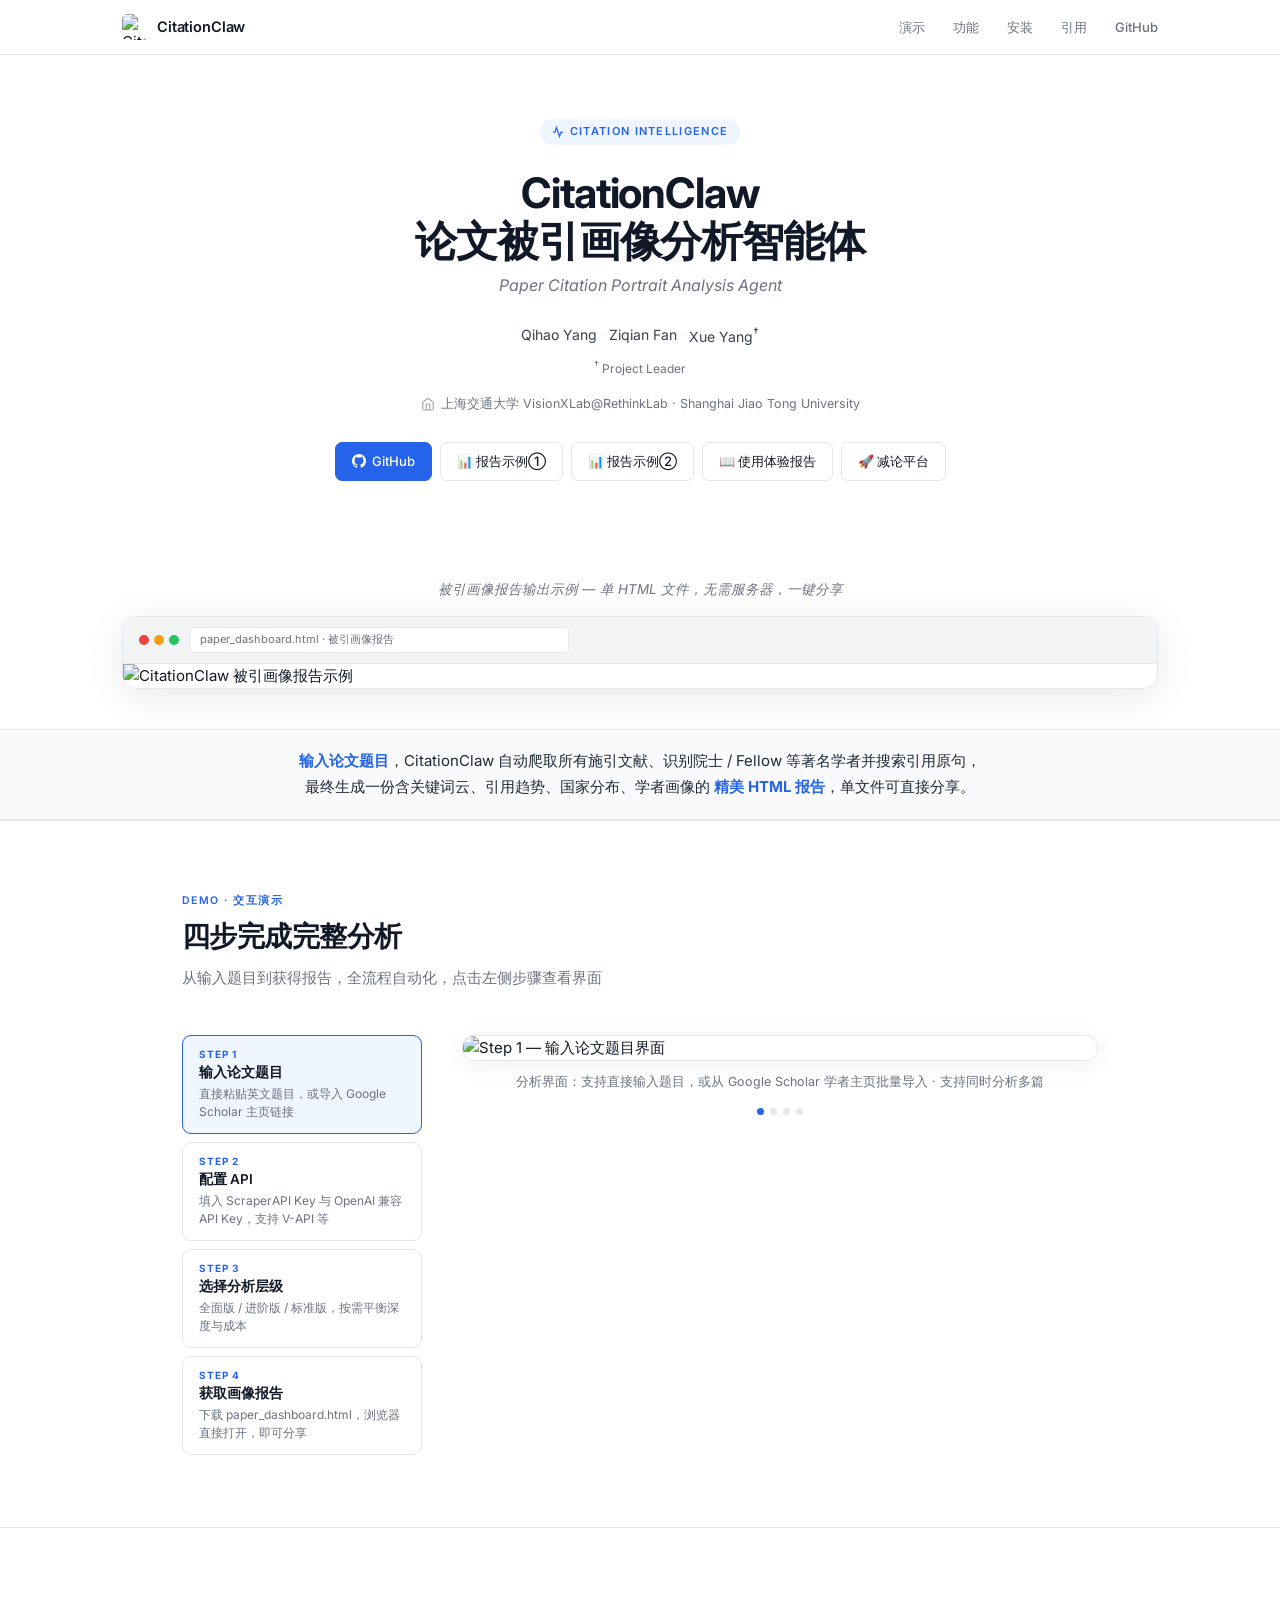
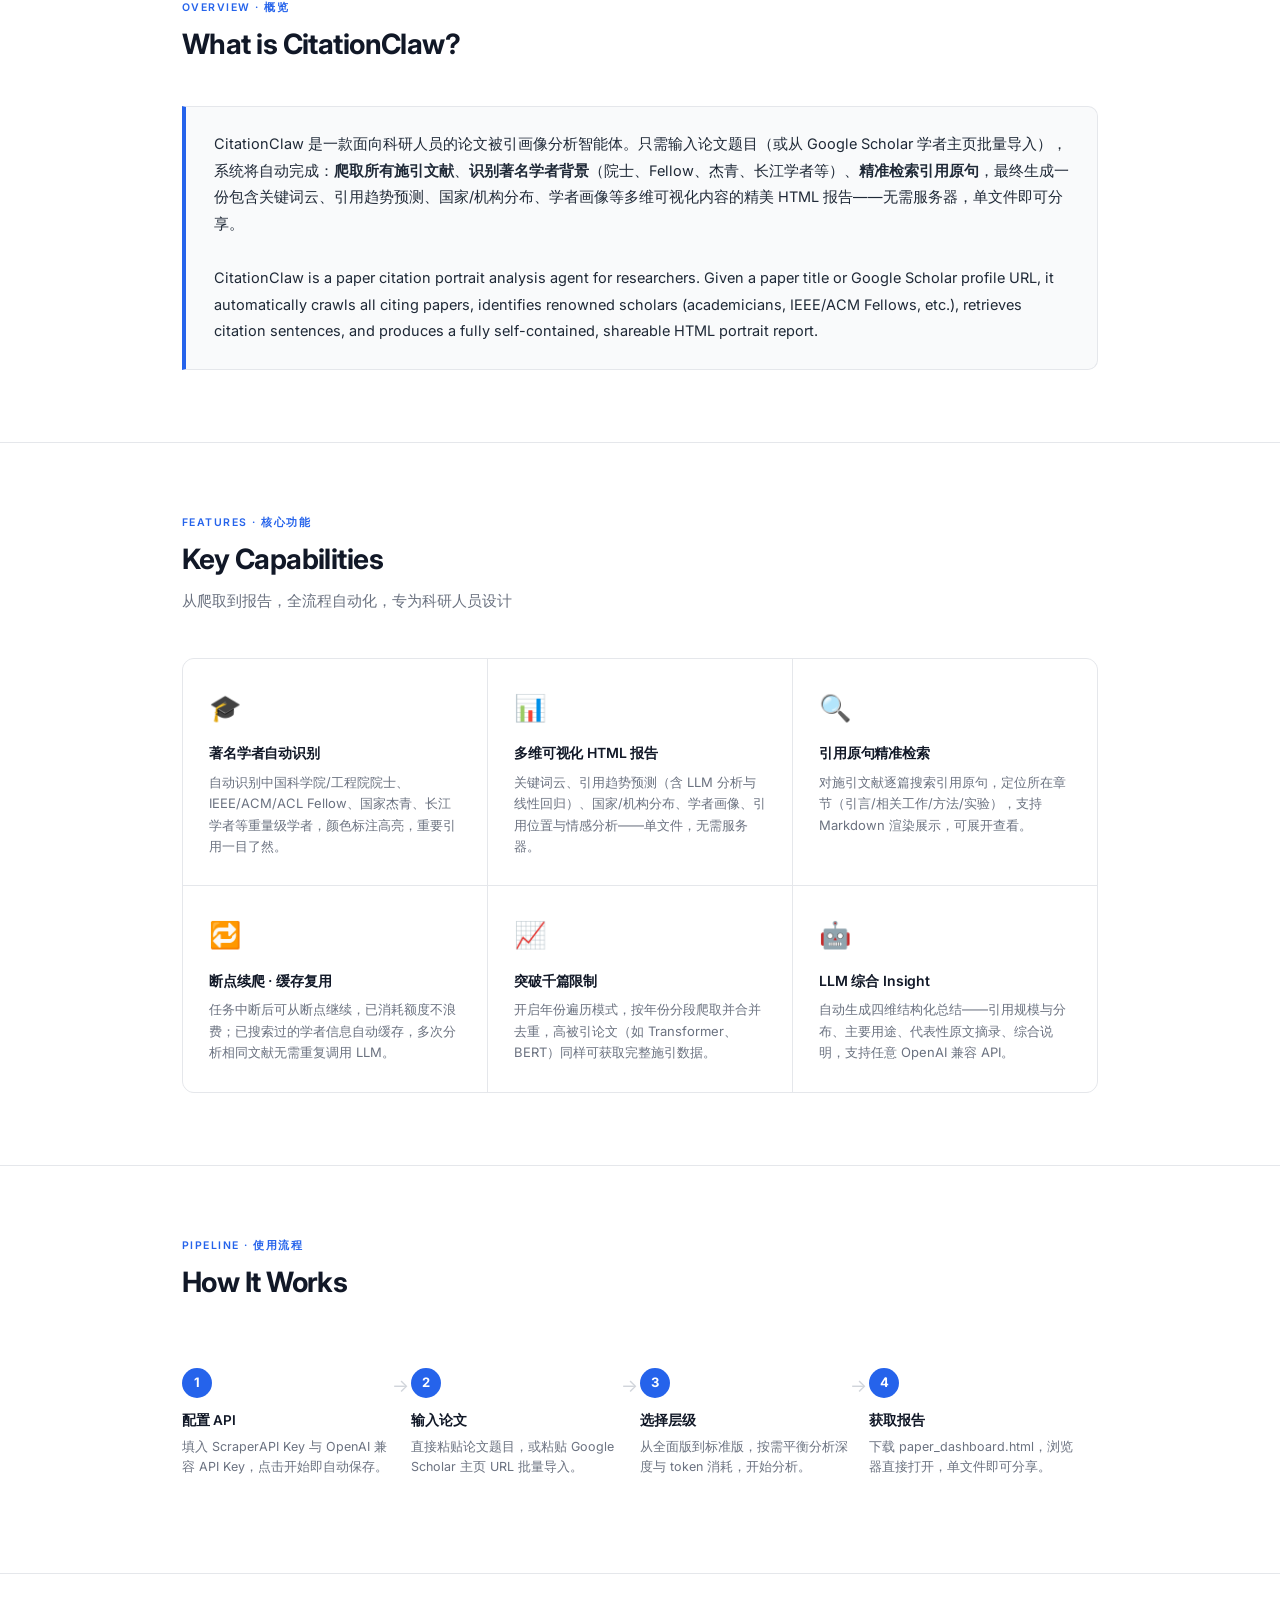
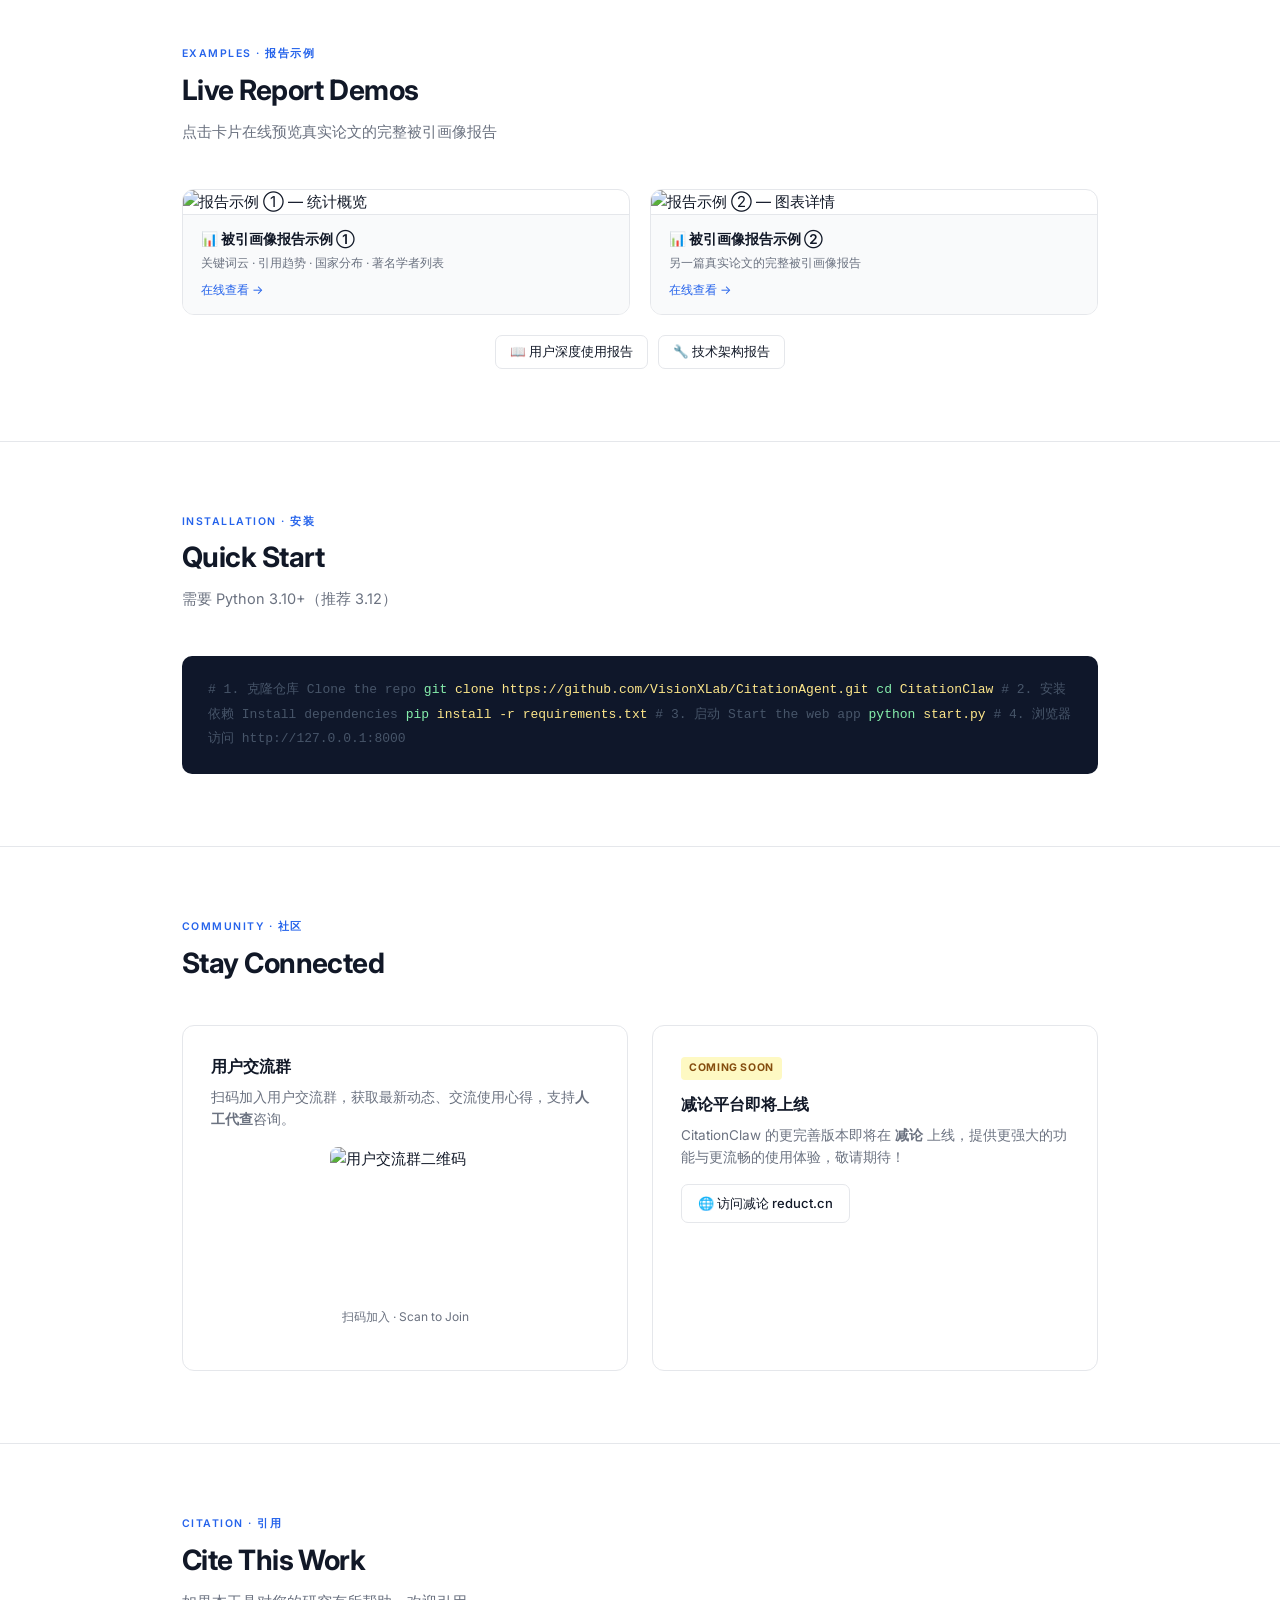
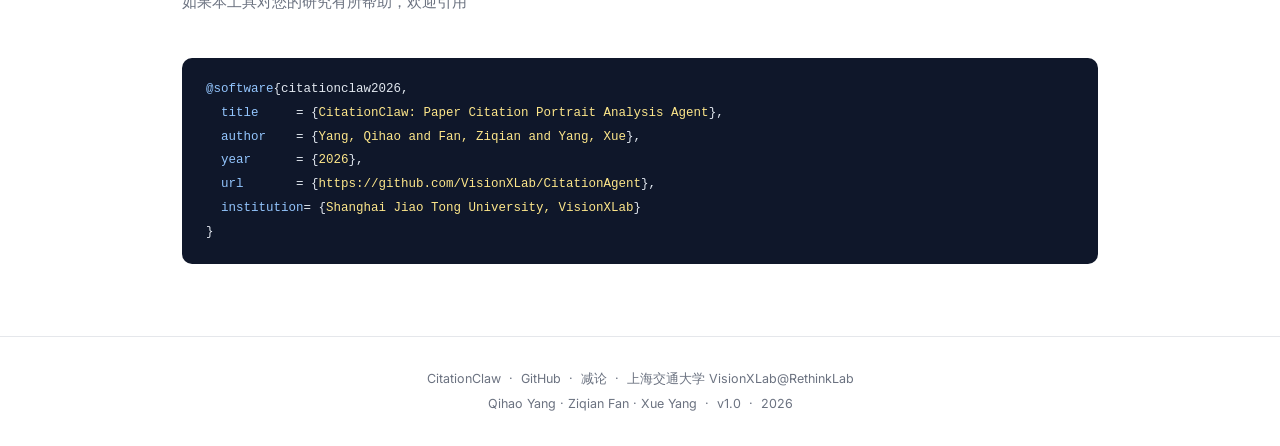
==== docs/index.html @ 6eb7efaf "revert GitHub URLs back to CitationAgent repo while keeping CitationClaw display name" ====
<!DOCTYPE html>
<html lang="zh-CN">
<head>
  <meta charset="UTF-8">
  <meta name="viewport" content="width=device-width, initial-scale=1.0">
  <title>CitationClaw — 论文被引画像分析智能体</title>
  <meta name="description" content="输入论文题目，一键获得完整的被引画像分析报告。自动爬取施引文献、识别著名学者、生成可视化 HTML 报告。">
  <link rel="icon" href="assets/icon.png">
  <link rel="preconnect" href="https://fonts.googleapis.com">
  <link rel="preconnect" href="https://fonts.gstatic.com" crossorigin>
  <link href="https://fonts.googleapis.com/css2?family=Inter:ital,wght@0,300;0,400;0,500;0,600;0,700;1,400&display=swap" rel="stylesheet">
  <style>
    *, *::before, *::after { box-sizing: border-box; margin: 0; padding: 0; }

    :root {
      --accent: #2563eb;
      --accent-dark: #1d4ed8;
      --text: #111827;
      --muted: #6b7280;
      --border: #e5e7eb;
      --bg: #ffffff;
      --bg-alt: #f9fafb;
      --max: 980px;
      --max-wide: 1100px;
    }

    html { scroll-behavior: smooth; }
    body {
      font-family: 'Inter', -apple-system, BlinkMacSystemFont, sans-serif;
      color: var(--text);
      background: var(--bg);
      line-height: 1.6;
      font-size: 15px;
    }

    /* ── Nav ── */
    nav {
      position: sticky; top: 0; z-index: 100;
      background: rgba(255,255,255,0.94);
      backdrop-filter: blur(14px);
      border-bottom: 1px solid var(--border);
    }
    .nav-inner {
      max-width: var(--max-wide);
      margin: 0 auto;
      padding: 0 32px;
      height: 54px;
      display: flex;
      align-items: center;
      justify-content: space-between;
    }
    .nav-brand {
      display: flex; align-items: center; gap: 9px;
      text-decoration: none; color: var(--text);
    }
    .nav-brand img { width: 26px; height: 26px; border-radius: 5px; }
    .nav-brand-name { font-weight: 600; font-size: 14.5px; letter-spacing: -.01em; }
    .nav-links { display: flex; gap: 28px; }
    .nav-links a {
      text-decoration: none; color: var(--muted);
      font-size: 13px; font-weight: 500;
      transition: color .15s;
    }
    .nav-links a:hover { color: var(--text); }
    @media (max-width: 640px) { .nav-links { display: none; } }

    /* ── Container ── */
    .container { max-width: var(--max); margin: 0 auto; padding: 0 32px; }

    /* ─────────────────────────────────────────
       HERO — academic paper style
    ───────────────────────────────────────── */
    .hero {
      padding: 64px 32px 48px;
      text-align: center;
      max-width: var(--max);
      margin: 0 auto;
    }
    .hero-tag {
      display: inline-flex; align-items: center; gap: 6px;
      font-size: 11px; font-weight: 600;
      letter-spacing: .12em; text-transform: uppercase;
      color: var(--accent);
      background: #eff6ff;
      padding: 4px 12px; border-radius: 20px;
      margin-bottom: 24px;
    }
    .hero h1 {
      font-size: clamp(26px, 4.5vw, 42px);
      font-weight: 700;
      line-height: 1.15;
      letter-spacing: -.025em;
      margin-bottom: 8px;
      color: var(--text);
    }
    .hero-subtitle {
      font-size: 16px;
      color: var(--muted);
      font-weight: 400;
      font-style: italic;
      margin-bottom: 24px;
    }
    /* authors */
    .hero-authors {
      font-size: 14px;
      color: #374151;
      margin-bottom: 8px;
      display: flex; gap: 4px; flex-wrap: wrap; justify-content: center; align-items: center;
    }
    .hero-authors a { color: var(--accent); text-decoration: none; }
    .hero-authors a:hover { text-decoration: underline; }
    .hero-authors .sep { color: var(--border); }
    .hero-affil {
      font-size: 12.5px; color: var(--muted);
      display: flex; align-items: center; justify-content: center; gap: 6px;
      margin-bottom: 28px;
    }
    .hero-affil svg { width: 14px; height: 14px; opacity: .6; }
    /* link buttons */
    .hero-buttons {
      display: flex; gap: 8px; justify-content: center; flex-wrap: wrap;
      margin-bottom: 10px;
    }
    .btn {
      display: inline-flex; align-items: center; gap: 6px;
      padding: 8px 16px;
      border-radius: 7px;
      font-size: 13px; font-weight: 500;
      text-decoration: none;
      transition: all .15s;
      border: 1.5px solid transparent;
      white-space: nowrap;
    }
    .btn-primary { background: var(--accent); color: #fff; border-color: var(--accent); }
    .btn-primary:hover { background: var(--accent-dark); border-color: var(--accent-dark); }
    .btn-outline { background: transparent; color: var(--text); border-color: var(--border); }
    .btn-outline:hover { border-color: #9ca3af; background: var(--bg-alt); }
    .btn svg { width: 14px; height: 14px; flex-shrink: 0; }
    .btn-sm { padding: 6px 14px; font-size: 12.5px; }

    /* ─────────────────────────────────────────
       TEASER — full-width with caption
    ───────────────────────────────────────── */
    .teaser-section {
      max-width: var(--max-wide);
      margin: 0 auto 0;
      padding: 40px 32px 0;
    }
    .teaser-caption {
      font-size: 13.5px;
      color: var(--muted);
      text-align: center;
      margin-bottom: 16px;
      font-style: italic;
    }
    .teaser-caption strong { color: var(--text); font-style: normal; }
    .teaser-frame {
      border: 1px solid var(--border);
      border-radius: 14px;
      overflow: hidden;
      box-shadow: 0 8px 40px rgba(0,0,0,0.09);
    }
    .teaser-topbar {
      background: #f3f4f6;
      padding: 10px 16px;
      display: flex; align-items: center; gap: 10px;
      border-bottom: 1px solid var(--border);
    }
    .tdots { display: flex; gap: 5px; }
    .tdot { width: 10px; height: 10px; border-radius: 50%; }
    .tdot:nth-child(1){background:#ef4444}
    .tdot:nth-child(2){background:#f59e0b}
    .tdot:nth-child(3){background:#22c55e}
    .turl {
      flex: 1; background: #fff;
      border: 1px solid var(--border); border-radius: 5px;
      padding: 3px 10px; font-size: 11px; color: var(--muted);
      max-width: 380px;
    }
    .teaser-frame img { width: 100%; display: block; }

    /* ─────────────────────────────────────────
       TL;DR strip
    ───────────────────────────────────────── */
    .tldr-strip {
      background: var(--bg-alt);
      border-top: 1px solid var(--border);
      border-bottom: 1px solid var(--border);
      padding: 18px 32px;
      text-align: center;
      margin-top: 40px;
    }
    .tldr-strip p {
      max-width: var(--max);
      margin: 0 auto;
      font-size: 15px;
      line-height: 1.75;
      color: #1f2937;
    }
    .tldr-strip strong { color: var(--accent); }

    /* ─────────────────────────────────────────
       Section shared styles
    ───────────────────────────────────────── */
    section { padding: 72px 0; }
    .section-label {
      font-size: 10.5px; font-weight: 600;
      letter-spacing: .14em; text-transform: uppercase;
      color: var(--accent); margin-bottom: 10px;
    }
    .section-title {
      font-size: clamp(20px, 3vw, 28px);
      font-weight: 700; letter-spacing: -.02em;
      line-height: 1.25; margin-bottom: 12px;
    }
    .section-desc {
      color: var(--muted); font-size: 14.5px;
      max-width: 560px; line-height: 1.7;
    }
    .section-header { margin-bottom: 44px; }
    .divider { border: none; border-top: 1px solid var(--border); }

    /* ─────────────────────────────────────────
       DEMO SLIDESHOW
    ───────────────────────────────────────── */
    .slideshow-section {
      padding: 72px 0;
      border-top: 1px solid var(--border);
    }
    .slideshow-layout {
      display: grid;
      grid-template-columns: 240px 1fr;
      gap: 40px;
      align-items: start;
    }
    @media (max-width: 720px) {
      .slideshow-layout { grid-template-columns: 1fr; }
      .slide-nav { display: flex; flex-direction: row; gap: 8px; flex-wrap: wrap; }
    }
    .slide-nav { display: flex; flex-direction: column; gap: 8px; }
    .slide-nav-btn {
      padding: 12px 16px;
      border-radius: 9px;
      border: 1.5px solid var(--border);
      background: transparent;
      cursor: pointer;
      text-align: left;
      transition: all .2s;
      font-family: inherit;
    }
    .slide-nav-btn:hover { border-color: #93c5fd; background: #eff6ff; }
    .slide-nav-btn.active {
      border-color: var(--accent);
      background: #eff6ff;
    }
    .snb-step {
      font-size: 10px; font-weight: 700; letter-spacing: .1em;
      text-transform: uppercase; color: var(--accent);
      margin-bottom: 4px;
    }
    .snb-title { font-size: 13.5px; font-weight: 600; color: var(--text); margin-bottom: 3px; }
    .snb-desc { font-size: 12px; color: var(--muted); line-height: 1.5; }
    .slide-panel { position: relative; }
    .slide { display: none; }
    .slide.active { display: block; animation: fadeIn .35s ease; }
    @keyframes fadeIn { from{opacity:0;transform:translateY(6px)} to{opacity:1;transform:none} }
    .slide-img-wrap {
      border: 1px solid var(--border);
      border-radius: 12px;
      overflow: hidden;
      box-shadow: 0 4px 24px rgba(0,0,0,0.07);
    }
    .slide-img-wrap img { width: 100%; display: block; }
    .slide-caption {
      margin-top: 12px;
      font-size: 12.5px; color: var(--muted);
      text-align: center;
      line-height: 1.5;
    }
    .slide-dots {
      display: flex; gap: 6px;
      justify-content: center;
      margin-top: 16px;
    }
    .slide-dot {
      width: 7px; height: 7px; border-radius: 50%;
      background: var(--border); cursor: pointer;
      transition: background .2s;
    }
    .slide-dot.active { background: var(--accent); }

    /* ─────────────────────────────────────────
       ABSTRACT
    ───────────────────────────────────────── */
    .abstract-box {
      border: 1px solid var(--border);
      border-left: 4px solid var(--accent);
      border-radius: 0 10px 10px 0;
      padding: 24px 28px;
      font-size: 14.5px;
      line-height: 1.85;
      color: #1f2937;
      background: var(--bg-alt);
    }

    /* ─────────────────────────────────────────
       FEATURES
    ───────────────────────────────────────── */
    .features-grid {
      display: grid;
      grid-template-columns: repeat(3, 1fr);
      gap: 1px;
      background: var(--border);
      border: 1px solid var(--border);
      border-radius: 12px;
      overflow: hidden;
    }
    @media (max-width: 720px) { .features-grid { grid-template-columns: 1fr; } }
    @media (min-width: 721px) and (max-width: 900px) { .features-grid { grid-template-columns: repeat(2, 1fr); } }
    .feature-card {
      background: var(--bg);
      padding: 28px 26px;
      transition: background .15s;
    }
    .feature-card:hover { background: #fafbff; }
    .feature-icon {
      font-size: 26px;
      margin-bottom: 14px;
      display: block;
    }
    .feature-title {
      font-size: 14px; font-weight: 600;
      margin-bottom: 7px; letter-spacing: -.01em;
    }
    .feature-desc { font-size: 13px; color: var(--muted); line-height: 1.65; }

    /* ─────────────────────────────────────────
       PIPELINE
    ───────────────────────────────────────── */
    .pipeline-row {
      display: grid;
      grid-template-columns: repeat(4, 1fr);
      gap: 0;
      position: relative;
    }
    @media (max-width: 640px) { .pipeline-row { grid-template-columns: 1fr 1fr; } }
    .pipeline-step {
      padding: 24px 20px 24px 0;
      position: relative;
    }
    .pipeline-step:not(:last-child)::after {
      content: '→';
      position: absolute; right: 2px; top: 28px;
      color: #d1d5db; font-size: 18px;
      pointer-events: none;
    }
    @media (max-width: 640px) {
      .pipeline-step:nth-child(2)::after { display: none; }
      .pipeline-step:last-child::after { display: none; }
    }
    .step-num {
      display: inline-flex; align-items: center; justify-content: center;
      width: 30px; height: 30px;
      background: var(--accent); color: #fff;
      border-radius: 50%; font-size: 13px; font-weight: 700;
      margin-bottom: 12px;
    }
    .step-title { font-size: 13.5px; font-weight: 600; margin-bottom: 6px; }
    .step-desc { font-size: 12.5px; color: var(--muted); line-height: 1.6; }

    /* ─────────────────────────────────────────
       REPORT EXAMPLES
    ───────────────────────────────────────── */
    .example-cards {
      display: grid;
      grid-template-columns: 1fr 1fr;
      gap: 20px;
    }
    @media (max-width: 600px) { .example-cards { grid-template-columns: 1fr; } }
    .example-card {
      border: 1.5px solid var(--border);
      border-radius: 12px;
      overflow: hidden;
      text-decoration: none;
      color: inherit;
      transition: box-shadow .2s, border-color .2s;
      display: block;
    }
    .example-card:hover { box-shadow: 0 6px 24px rgba(0,0,0,0.09); border-color: #93c5fd; }
    .example-card img { width: 100%; display: block; }
    .example-card-body {
      padding: 14px 18px;
      border-top: 1px solid var(--border);
      background: var(--bg-alt);
    }
    .example-card-title { font-size: 13.5px; font-weight: 600; margin-bottom: 3px; }
    .example-card-desc { font-size: 12px; color: var(--muted); }
    .example-card-link {
      font-size: 12px; color: var(--accent);
      display: flex; align-items: center; gap: 4px;
      margin-top: 8px;
    }

    /* ─────────────────────────────────────────
       INSTALL
    ───────────────────────────────────────── */
    .code-block {
      background: #0f172a;
      border-radius: 10px;
      padding: 22px 26px;
      overflow-x: auto;
      font-family: 'SFMono-Regular', Consolas, monospace;
      font-size: 13px;
      line-height: 1.9;
    }
    .code-block .cmt { color: #475569; }
    .code-block .cmd { color: #86efac; }
    .code-block .arg { color: #fde68a; }

    /* ─────────────────────────────────────────
       COMMUNITY
    ───────────────────────────────────────── */
    .community-row {
      display: grid;
      grid-template-columns: 1fr 1fr;
      gap: 24px;
    }
    @media (max-width: 600px) { .community-row { grid-template-columns: 1fr; } }
    .comm-card {
      border: 1.5px solid var(--border);
      border-radius: 12px;
      padding: 28px;
    }
    .comm-card h3 { font-size: 16px; font-weight: 600; margin-bottom: 8px; }
    .comm-card p { font-size: 13.5px; color: var(--muted); line-height: 1.6; margin-bottom: 16px; }
    .comm-card img { width: 150px; height: 150px; object-fit: cover; border-radius: 8px; display: block; margin: 0 auto 10px; }
    .badge-soon {
      display: inline-block;
      background: #fef9c3; color: #854d0e;
      font-size: 10.5px; font-weight: 700;
      padding: 3px 8px; border-radius: 4px;
      letter-spacing: .06em; text-transform: uppercase;
      margin-bottom: 12px;
    }

    /* ─────────────────────────────────────────
       CITATION
    ───────────────────────────────────────── */
    .bibtex {
      background: #0f172a;
      border-radius: 10px;
      padding: 20px 24px;
      font-family: 'SFMono-Regular', Consolas, monospace;
      font-size: 12.5px; line-height: 1.9;
      color: #e2e8f0;
      overflow-x: auto;
      white-space: pre;
    }
    .bibtex .bkey { color: #93c5fd; }
    .bibtex .bval { color: #fde68a; }

    /* ─────────────────────────────────────────
       FOOTER
    ───────────────────────────────────────── */
    footer {
      padding: 32px;
      border-top: 1px solid var(--border);
      text-align: center;
      font-size: 12.5px;
      color: var(--muted);
    }
    footer a { color: var(--muted); text-decoration: none; }
    footer a:hover { color: var(--text); }
  </style>
</head>
<body>

<!-- ── Nav ── -->
<nav>
  <div class="nav-inner">
    <a href="#" class="nav-brand">
      <img src="assets/icon.png" alt="CitationClaw">
      <span class="nav-brand-name">CitationClaw</span>
    </a>
    <div class="nav-links">
      <a href="#demo">演示</a>
      <a href="#features">功能</a>
      <a href="#install">安装</a>
      <a href="#citation">引用</a>
      <a href="https://github.com/VisionXLab/CitationAgent" target="_blank">GitHub</a>
    </div>
  </div>
</nav>

<!-- ─────────────────────────────────────────
     HERO
───────────────────────────────────────── -->
<div class="hero">
  <div class="hero-tag">
    <svg width="12" height="12" viewBox="0 0 24 24" fill="none" stroke="currentColor" stroke-width="2.5"><polyline points="22 12 18 12 15 21 9 3 6 12 2 12"/></svg>
    Citation Intelligence
  </div>
  <h1>CitationClaw<br>论文被引画像分析智能体</h1>
  <p class="hero-subtitle">Paper Citation Portrait Analysis Agent</p>

  <div class="hero-authors">
    <span>Qihao Yang</span>
    <span class="sep">·</span>
    <span>Ziqian Fan</span>
    <span class="sep">·</span>
    <span>Xue Yang<sup>†</sup></span>
  </div>
  <div style="font-size:12px;color:var(--muted);margin-bottom:16px"><sup>†</sup> Project Leader</div>
  <div class="hero-affil">
    <svg viewBox="0 0 24 24" fill="none" stroke="currentColor" stroke-width="2"><path d="M3 9l9-7 9 7v11a2 2 0 01-2 2H5a2 2 0 01-2-2z"/><polyline points="9 22 9 12 15 12 15 22"/></svg>
    <span>上海交通大学 VisionXLab@RethinkLab · Shanghai Jiao Tong University</span>
  </div>

  <div class="hero-buttons">
    <a href="https://github.com/VisionXLab/CitationAgent" target="_blank" class="btn btn-primary">
      <svg viewBox="0 0 16 16" fill="currentColor"><path d="M8 0C3.58 0 0 3.58 0 8c0 3.54 2.29 6.53 5.47 7.59.4.07.55-.17.55-.38 0-.19-.01-.82-.01-1.49-2.01.37-2.53-.49-2.69-.94-.09-.23-.48-.94-.82-1.13-.28-.15-.68-.52-.01-.53.63-.01 1.08.58 1.23.82.72 1.21 1.87.87 2.33.66.07-.52.28-.87.51-1.07-1.78-.2-3.64-.89-3.64-3.95 0-.87.31-1.59.82-2.15-.08-.2-.36-1.02.08-2.12 0 0 .67-.21 2.2.82.64-.18 1.32-.27 2-.27.68 0 1.36.09 2 .27 1.53-1.04 2.2-.82 2.2-.82.44 1.1.16 1.92.08 2.12.51.56.82 1.27.82 2.15 0 3.07-1.87 3.75-3.65 3.95.29.25.54.73.54 1.48 0 1.07-.01 1.93-.01 2.2 0 .21.15.46.55.38A8.013 8.013 0 0016 8c0-4.42-3.58-8-8-8z"/></svg>
      GitHub
    </a>
    <a href="https://visionxlab.github.io/CitationAgent/demo1.html" target="_blank" class="btn btn-outline">
      📊 报告示例①
    </a>
    <a href="https://visionxlab.github.io/CitationAgent/demo2.html" target="_blank" class="btn btn-outline">
      📊 报告示例②
    </a>
    <a href="https://visionxlab.github.io/CitationAgent/use-report.html" target="_blank" class="btn btn-outline">
      📖 使用体验报告
    </a>
    <a href="https://www.reduct.cn/" target="_blank" class="btn btn-outline">
      🚀 减论平台
    </a>
  </div>
</div>

<!-- ─────────────────────────────────────────
     TEASER
───────────────────────────────────────── -->
<div class="teaser-section">
  <p class="teaser-caption">被引画像报告输出示例 — 单 HTML 文件，无需服务器，一键分享</p>
  <div class="teaser-frame">
    <div class="teaser-topbar">
      <div class="tdots"><div class="tdot"></div><div class="tdot"></div><div class="tdot"></div></div>
      <div class="turl">paper_dashboard.html · 被引画像报告</div>
    </div>
    <img src="assets/teaser.png" alt="CitationClaw 被引画像报告示例">
  </div>
</div>

<!-- ─────────────────────────────────────────
     TL;DR
───────────────────────────────────────── -->
<div class="tldr-strip">
  <p>
    <strong>输入论文题目</strong>，CitationClaw 自动爬取所有施引文献、识别院士 / Fellow 等著名学者并搜索引用原句，<br>
    最终生成一份含关键词云、引用趋势、国家分布、学者画像的 <strong>精美 HTML 报告</strong>，单文件可直接分享。
  </p>
</div>

<!-- ─────────────────────────────────────────
     DEMO SLIDESHOW
───────────────────────────────────────── -->
<section id="demo" class="slideshow-section">
  <div class="container">
    <div class="section-header">
      <div class="section-label">Demo · 交互演示</div>
      <h2 class="section-title">四步完成完整分析</h2>
      <p class="section-desc">从输入题目到获得报告，全流程自动化，点击左侧步骤查看界面</p>
    </div>

    <div class="slideshow-layout">
      <!-- left nav -->
      <div class="slide-nav" id="slideNav">
        <button class="slide-nav-btn active" data-slide="0" onclick="goSlide(0)">
          <div class="snb-step">Step 1</div>
          <div class="snb-title">输入论文题目</div>
          <div class="snb-desc">直接粘贴英文题目，或导入 Google Scholar 主页链接</div>
        </button>
        <button class="slide-nav-btn" data-slide="1" onclick="goSlide(1)">
          <div class="snb-step">Step 2</div>
          <div class="snb-title">配置 API</div>
          <div class="snb-desc">填入 ScraperAPI Key 与 OpenAI 兼容 API Key，支持 V-API 等</div>
        </button>
        <button class="slide-nav-btn" data-slide="2" onclick="goSlide(2)">
          <div class="snb-step">Step 3</div>
          <div class="snb-title">选择分析层级</div>
          <div class="snb-desc">全面版 / 进阶版 / 标准版，按需平衡深度与成本</div>
        </button>
        <button class="slide-nav-btn" data-slide="3" onclick="goSlide(3)">
          <div class="snb-step">Step 4</div>
          <div class="snb-title">获取画像报告</div>
          <div class="snb-desc">下载 paper_dashboard.html，浏览器直接打开，即可分享</div>
        </button>
      </div>

      <!-- right panel -->
      <div class="slide-panel">
        <div class="slide active" id="slide-0">
          <div class="slide-img-wrap">
            <img src="assets/ui-main.png" alt="Step 1 — 输入论文题目界面">
          </div>
          <p class="slide-caption">分析界面：支持直接输入题目，或从 Google Scholar 学者主页批量导入 · 支持同时分析多篇</p>
        </div>
        <div class="slide" id="slide-1">
          <div class="slide-img-wrap">
            <img src="assets/ui-main.png" alt="Step 2 — API 配置">
          </div>
          <p class="slide-caption">API 配置区：填入 ScraperAPI Key 与 LLM API Key，支持任意 OpenAI 兼容服务，点击开始分析即自动保存</p>
        </div>
        <div class="slide" id="slide-2">
          <div class="slide-img-wrap">
            <img src="assets/ui-main.png" alt="Step 3 — 选择分析层级">
          </div>
          <p class="slide-caption">服务层级选择：从全面版（逐篇引用描述）到标准版（只需统计画像），灵活控制 token 消耗</p>
        </div>
        <div class="slide" id="slide-3">
          <div class="slide-img-wrap">
            <img src="assets/teaser-charts.png" alt="Step 4 — 被引画像报告">
          </div>
          <p class="slide-caption">输出报告：关键词云 · 引用趋势预测 · 国家/机构分布 · 著名学者列表 · 引用原句 · 综合 Insight</p>
        </div>
        <div class="slide-dots" id="slideDots">
          <div class="slide-dot active" onclick="goSlide(0)"></div>
          <div class="slide-dot" onclick="goSlide(1)"></div>
          <div class="slide-dot" onclick="goSlide(2)"></div>
          <div class="slide-dot" onclick="goSlide(3)"></div>
        </div>
      </div>
    </div>
  </div>
</section>

<!-- ─────────────────────────────────────────
     ABSTRACT
───────────────────────────────────────── -->
<section id="abstract" style="border-top:1px solid var(--border)">
  <div class="container">
    <div class="section-header">
      <div class="section-label">Overview · 概览</div>
      <h2 class="section-title">What is CitationClaw?</h2>
    </div>
    <div class="abstract-box">
      CitationClaw 是一款面向科研人员的论文被引画像分析智能体。只需输入论文题目（或从 Google Scholar 学者主页批量导入），系统将自动完成：<strong>爬取所有施引文献</strong>、<strong>识别著名学者背景</strong>（院士、Fellow、杰青、长江学者等）、<strong>精准检索引用原句</strong>，最终生成一份包含关键词云、引用趋势预测、国家/机构分布、学者画像等多维可视化内容的精美 HTML 报告——无需服务器，单文件即可分享。
      <br><br>
      CitationClaw is a paper citation portrait analysis agent for researchers. Given a paper title or Google Scholar profile URL, it automatically crawls all citing papers, identifies renowned scholars (academicians, IEEE/ACM Fellows, etc.), retrieves citation sentences, and produces a fully self-contained, shareable HTML portrait report.
    </div>
  </div>
</section>

<!-- ─────────────────────────────────────────
     FEATURES
───────────────────────────────────────── -->
<section id="features" style="border-top:1px solid var(--border)">
  <div class="container">
    <div class="section-header">
      <div class="section-label">Features · 核心功能</div>
      <h2 class="section-title">Key Capabilities</h2>
      <p class="section-desc">从爬取到报告，全流程自动化，专为科研人员设计</p>
    </div>
    <div class="features-grid">
      <div class="feature-card">
        <span class="feature-icon">🎓</span>
        <div class="feature-title">著名学者自动识别</div>
        <div class="feature-desc">自动识别中国科学院/工程院院士、IEEE/ACM/ACL Fellow、国家杰青、长江学者等重量级学者，颜色标注高亮，重要引用一目了然。</div>
      </div>
      <div class="feature-card">
        <span class="feature-icon">📊</span>
        <div class="feature-title">多维可视化 HTML 报告</div>
        <div class="feature-desc">关键词云、引用趋势预测（含 LLM 分析与线性回归）、国家/机构分布、学者画像、引用位置与情感分析——单文件，无需服务器。</div>
      </div>
      <div class="feature-card">
        <span class="feature-icon">🔍</span>
        <div class="feature-title">引用原句精准检索</div>
        <div class="feature-desc">对施引文献逐篇搜索引用原句，定位所在章节（引言/相关工作/方法/实验），支持 Markdown 渲染展示，可展开查看。</div>
      </div>
      <div class="feature-card">
        <span class="feature-icon">🔁</span>
        <div class="feature-title">断点续爬 · 缓存复用</div>
        <div class="feature-desc">任务中断后可从断点继续，已消耗额度不浪费；已搜索过的学者信息自动缓存，多次分析相同文献无需重复调用 LLM。</div>
      </div>
      <div class="feature-card">
        <span class="feature-icon">📈</span>
        <div class="feature-title">突破千篇限制</div>
        <div class="feature-desc">开启年份遍历模式，按年份分段爬取并合并去重，高被引论文（如 Transformer、BERT）同样可获取完整施引数据。</div>
      </div>
      <div class="feature-card">
        <span class="feature-icon">🤖</span>
        <div class="feature-title">LLM 综合 Insight</div>
        <div class="feature-desc">自动生成四维结构化总结——引用规模与分布、主要用途、代表性原文摘录、综合说明，支持任意 OpenAI 兼容 API。</div>
      </div>
    </div>
  </div>
</section>

<!-- ─────────────────────────────────────────
     PIPELINE
───────────────────────────────────────── -->
<section id="pipeline" style="border-top:1px solid var(--border)">
  <div class="container">
    <div class="section-header">
      <div class="section-label">Pipeline · 使用流程</div>
      <h2 class="section-title">How It Works</h2>
    </div>
    <div class="pipeline-row">
      <div class="pipeline-step">
        <div class="step-num">1</div>
        <div class="step-title">配置 API</div>
        <div class="step-desc">填入 ScraperAPI Key 与 OpenAI 兼容 API Key，点击开始即自动保存。</div>
      </div>
      <div class="pipeline-step">
        <div class="step-num">2</div>
        <div class="step-title">输入论文</div>
        <div class="step-desc">直接粘贴论文题目，或粘贴 Google Scholar 主页 URL 批量导入。</div>
      </div>
      <div class="pipeline-step">
        <div class="step-num">3</div>
        <div class="step-title">选择层级</div>
        <div class="step-desc">从全面版到标准版，按需平衡分析深度与 token 消耗，开始分析。</div>
      </div>
      <div class="pipeline-step">
        <div class="step-num">4</div>
        <div class="step-title">获取报告</div>
        <div class="step-desc">下载 paper_dashboard.html，浏览器直接打开，单文件即可分享。</div>
      </div>
    </div>
  </div>
</section>

<!-- ─────────────────────────────────────────
     REPORT EXAMPLES
───────────────────────────────────────── -->
<section id="examples" style="border-top:1px solid var(--border)">
  <div class="container">
    <div class="section-header">
      <div class="section-label">Examples · 报告示例</div>
      <h2 class="section-title">Live Report Demos</h2>
      <p class="section-desc">点击卡片在线预览真实论文的完整被引画像报告</p>
    </div>
    <div class="example-cards">
      <a href="https://visionxlab.github.io/CitationAgent/demo1.html" target="_blank" class="example-card">
        <img src="assets/teaser.png" alt="报告示例 ① — 统计概览">
        <div class="example-card-body">
          <div class="example-card-title">📊 被引画像报告示例 ①</div>
          <div class="example-card-desc">关键词云 · 引用趋势 · 国家分布 · 著名学者列表</div>
          <div class="example-card-link">在线查看 →</div>
        </div>
      </a>
      <a href="https://visionxlab.github.io/CitationAgent/demo2.html" target="_blank" class="example-card">
        <img src="assets/teaser-charts.png" alt="报告示例 ② — 图表详情">
        <div class="example-card-body">
          <div class="example-card-title">📊 被引画像报告示例 ②</div>
          <div class="example-card-desc">另一篇真实论文的完整被引画像报告</div>
          <div class="example-card-link">在线查看 →</div>
        </div>
      </a>
    </div>
    <div style="display:flex;gap:10px;flex-wrap:wrap;margin-top:20px;justify-content:center">
      <a href="https://visionxlab.github.io/CitationAgent/use-report.html" target="_blank" class="btn btn-outline btn-sm">📖 用户深度使用报告</a>
      <a href="https://visionxlab.github.io/CitationAgent/technical-report.html" target="_blank" class="btn btn-outline btn-sm">🔧 技术架构报告</a>
    </div>
  </div>
</section>

<!-- ─────────────────────────────────────────
     INSTALL
───────────────────────────────────────── -->
<section id="install" style="border-top:1px solid var(--border)">
  <div class="container">
    <div class="section-header">
      <div class="section-label">Installation · 安装</div>
      <h2 class="section-title">Quick Start</h2>
      <p class="section-desc">需要 Python 3.10+（推荐 3.12）</p>
    </div>
    <div class="code-block">
<span class="cmt"># 1. 克隆仓库  Clone the repo</span>
<span class="cmd">git</span> <span class="arg">clone https://github.com/VisionXLab/CitationAgent.git</span>
<span class="cmd">cd</span> <span class="arg">CitationClaw</span>

<span class="cmt"># 2. 安装依赖  Install dependencies</span>
<span class="cmd">pip</span> <span class="arg">install -r requirements.txt</span>

<span class="cmt"># 3. 启动  Start the web app</span>
<span class="cmd">python</span> <span class="arg">start.py</span>

<span class="cmt"># 4. 浏览器访问  http://127.0.0.1:8000</span></div>
  </div>
</section>

<!-- ─────────────────────────────────────────
     COMMUNITY
───────────────────────────────────────── -->
<section id="community" style="border-top:1px solid var(--border)">
  <div class="container">
    <div class="section-header">
      <div class="section-label">Community · 社区</div>
      <h2 class="section-title">Stay Connected</h2>
    </div>
    <div class="community-row">
      <div class="comm-card">
        <h3>用户交流群</h3>
        <p>扫码加入用户交流群，获取最新动态、交流使用心得，支持<strong>人工代查</strong>咨询。</p>
        <img src="assets/group.jpg" alt="用户交流群二维码">
        <p style="font-size:12px;color:var(--muted);text-align:center">扫码加入 · Scan to Join</p>
      </div>
      <div class="comm-card">
        <div class="badge-soon">Coming Soon</div>
        <h3>减论平台即将上线</h3>
        <p>CitationClaw 的更完善版本即将在 <strong>减论</strong> 上线，提供更强大的功能与更流畅的使用体验，敬请期待！</p>
        <a href="https://www.reduct.cn/" target="_blank" class="btn btn-outline" style="display:inline-flex;margin:0">
          🌐 访问减论 reduct.cn
        </a>
      </div>
    </div>
  </div>
</section>

<!-- ─────────────────────────────────────────
     CITATION
───────────────────────────────────────── -->
<section id="citation" style="border-top:1px solid var(--border)">
  <div class="container">
    <div class="section-header">
      <div class="section-label">Citation · 引用</div>
      <h2 class="section-title">Cite This Work</h2>
      <p class="section-desc">如果本工具对您的研究有所帮助，欢迎引用</p>
    </div>
    <div class="bibtex"><span class="bkey">@software</span>{citationclaw2026,
  <span class="bkey">title</span>     = {<span class="bval">CitationClaw: Paper Citation Portrait Analysis Agent</span>},
  <span class="bkey">author</span>    = {<span class="bval">Yang, Qihao and Fan, Ziqian and Yang, Xue</span>},
  <span class="bkey">year</span>      = {<span class="bval">2026</span>},
  <span class="bkey">url</span>       = {<span class="bval">https://github.com/VisionXLab/CitationAgent</span>},
  <span class="bkey">institution</span>= {<span class="bval">Shanghai Jiao Tong University, VisionXLab</span>}
}</div>
  </div>
</section>

<!-- ─────────────────────────────────────────
     FOOTER
───────────────────────────────────────── -->
<footer>
  <p style="margin-bottom:5px">
    CitationClaw &nbsp;·&nbsp;
    <a href="https://github.com/VisionXLab/CitationAgent" target="_blank">GitHub</a> &nbsp;·&nbsp;
    <a href="https://www.reduct.cn/" target="_blank">减论</a> &nbsp;·&nbsp;
    上海交通大学 VisionXLab@RethinkLab
  </p>
  <p>Qihao Yang · Ziqian Fan · Xue Yang &nbsp;·&nbsp; v1.0 &nbsp;·&nbsp; 2026</p>
</footer>

<script>
  let currentSlide = 0;
  const totalSlides = 4;
  let autoTimer = null;

  function goSlide(n) {
    // hide current
    document.getElementById('slide-' + currentSlide).classList.remove('active');
    document.querySelectorAll('.slide-nav-btn')[currentSlide].classList.remove('active');
    document.querySelectorAll('.slide-dot')[currentSlide].classList.remove('active');
    // show new
    currentSlide = n;
    document.getElementById('slide-' + currentSlide).classList.add('active');
    document.querySelectorAll('.slide-nav-btn')[currentSlide].classList.add('active');
    document.querySelectorAll('.slide-dot')[currentSlide].classList.add('active');
    resetAuto();
  }

  function nextSlide() {
    goSlide((currentSlide + 1) % totalSlides);
  }

  function resetAuto() {
    clearInterval(autoTimer);
    autoTimer = setInterval(nextSlide, 4000);
  }

  // auto-advance
  autoTimer = setInterval(nextSlide, 4000);
</script>

</body>
</html>
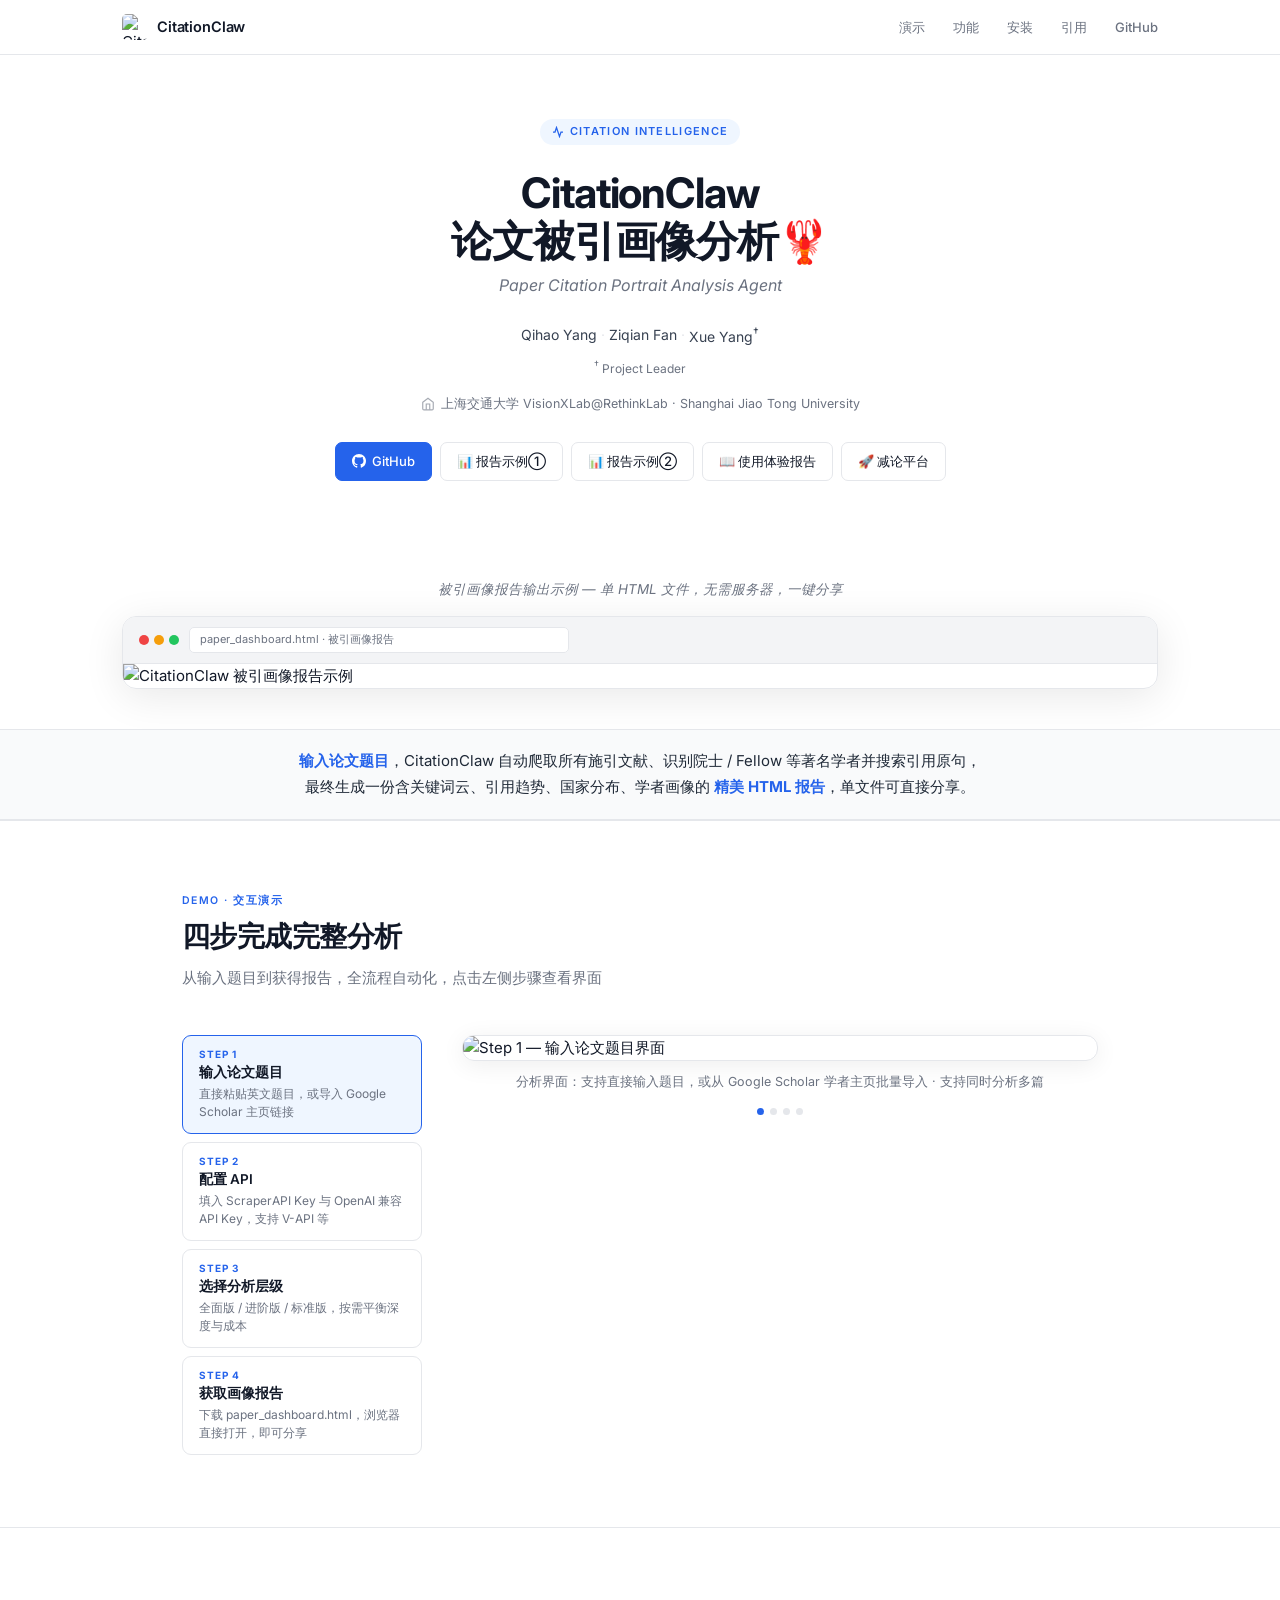
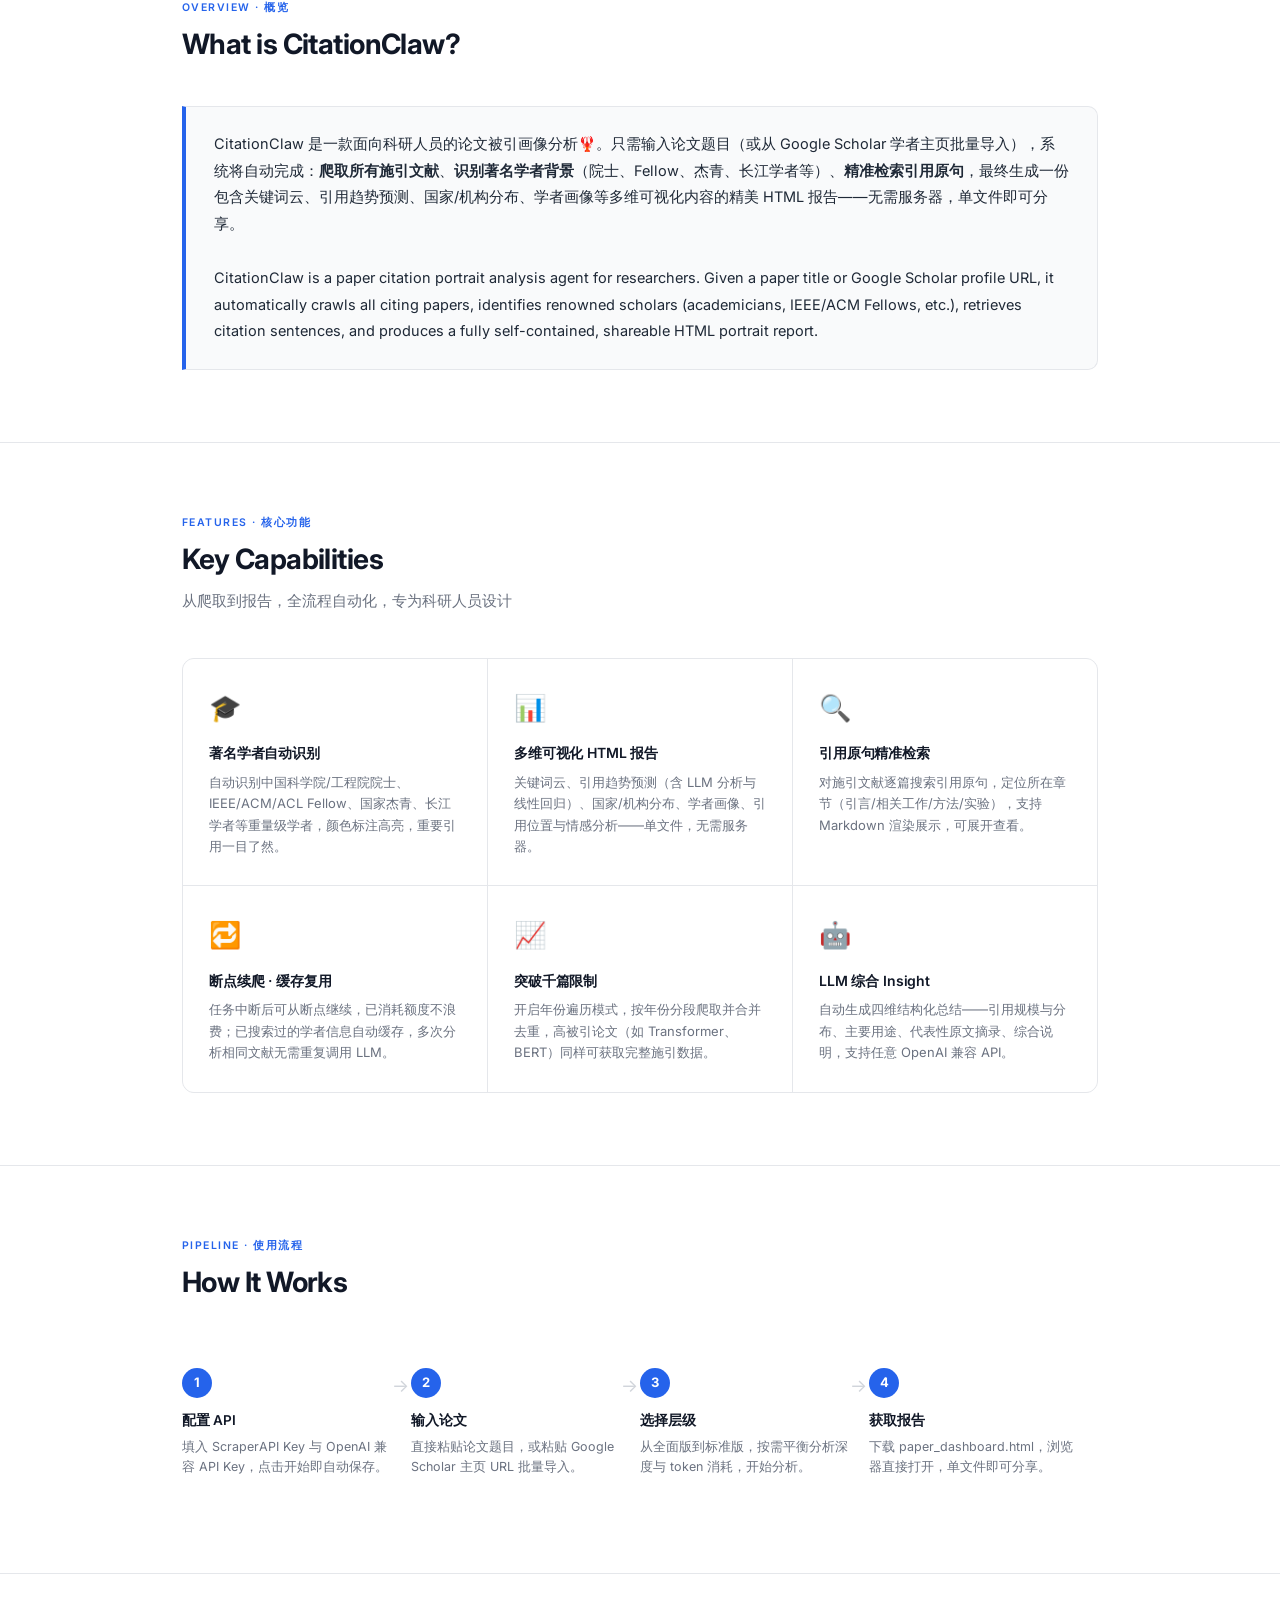
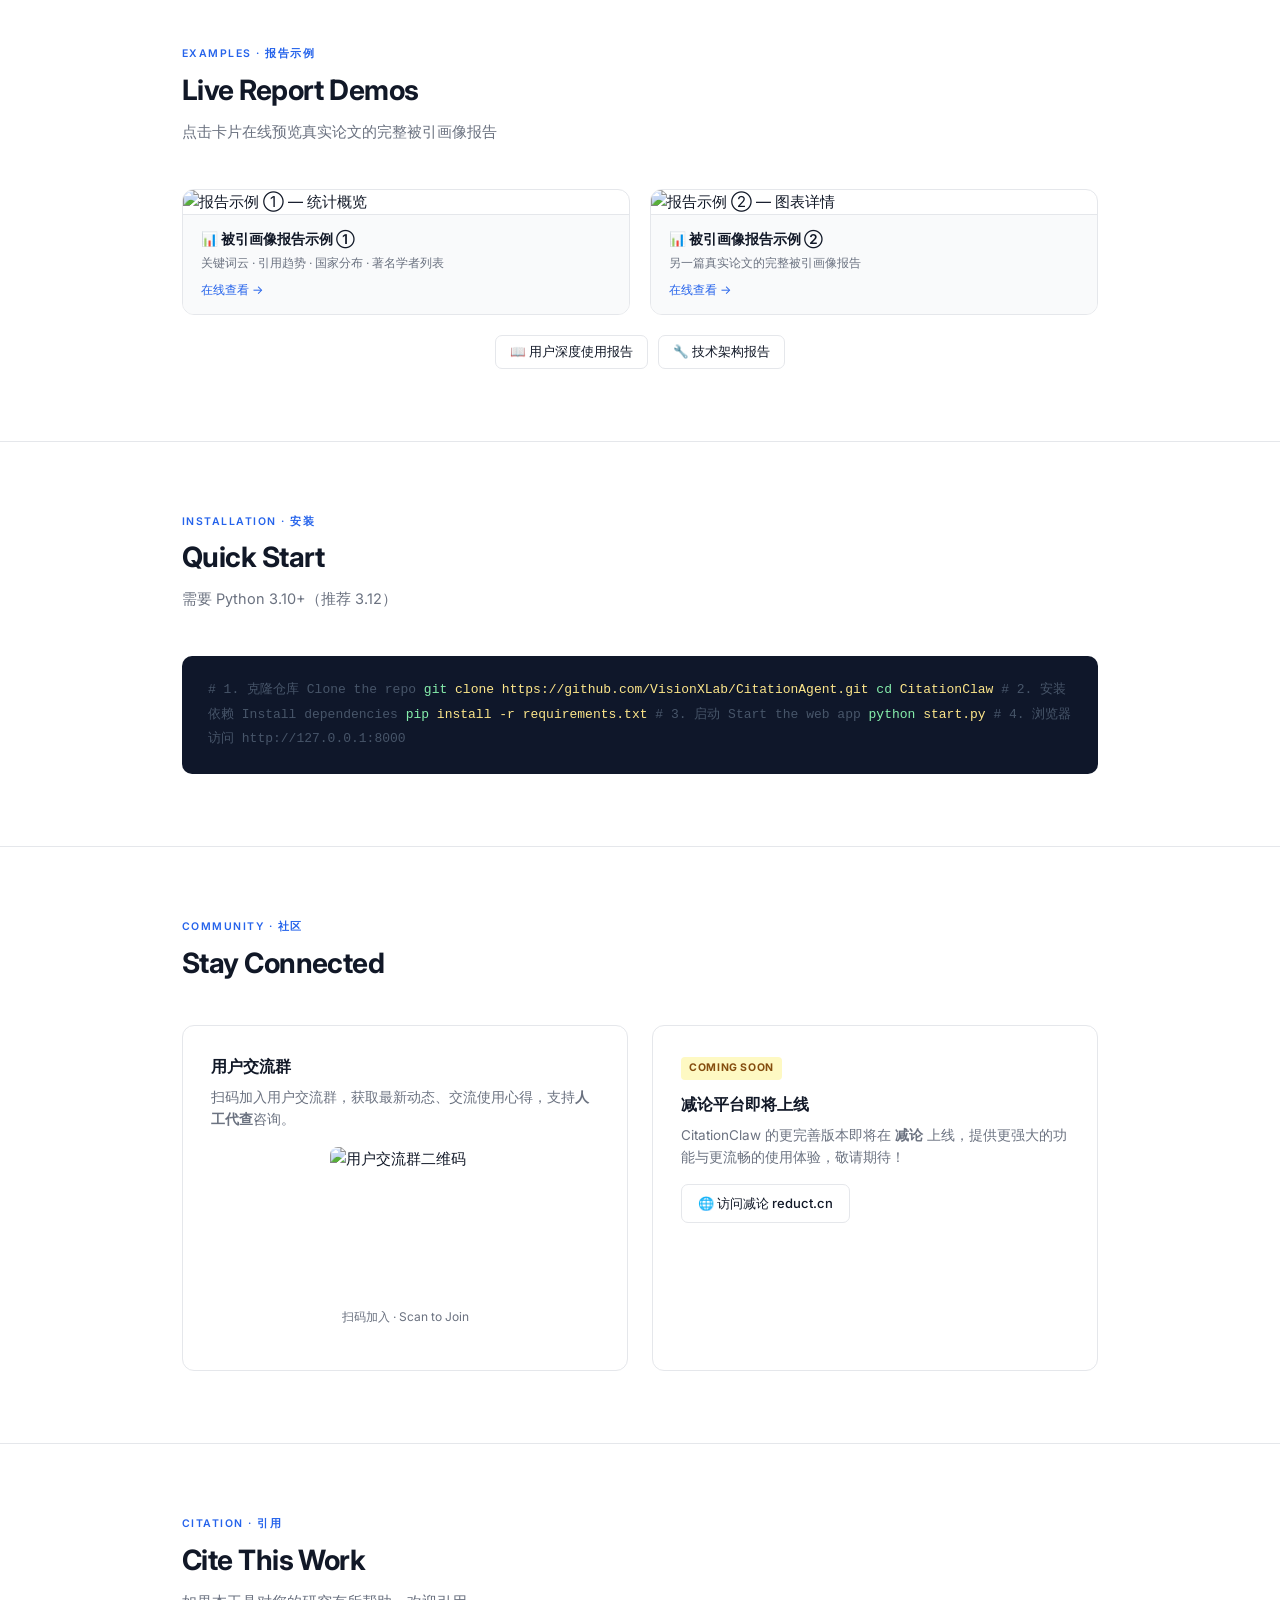
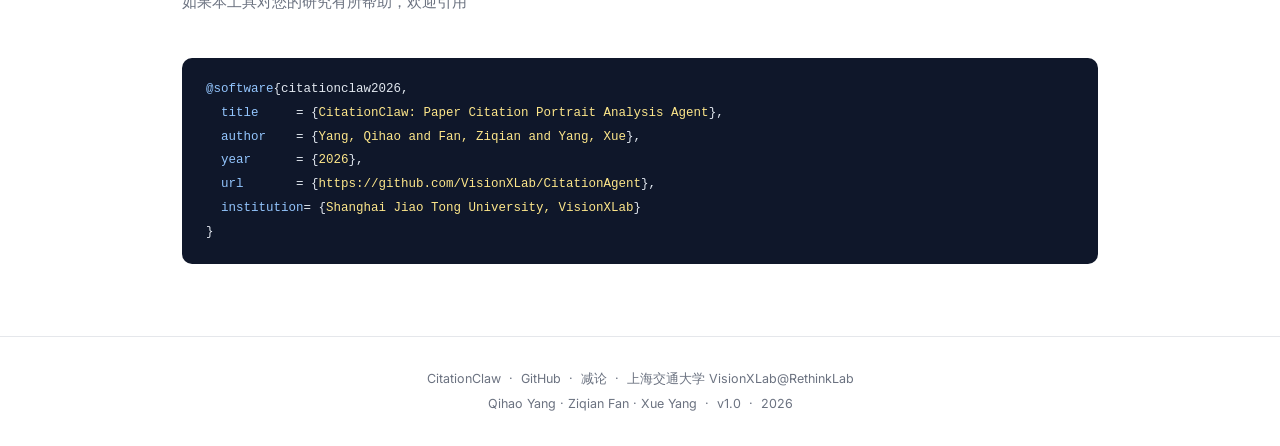
==== commit aa2d162c: "replace 智能体 with 🦞 in all display titles and headings" ====
--- a/docs/index.html
+++ b/docs/index.html
@@ -3,7 +3,7 @@
 <head>
   <meta charset="UTF-8">
   <meta name="viewport" content="width=device-width, initial-scale=1.0">
-  <title>CitationClaw — 论文被引画像分析智能体</title>
+  <title>CitationClaw — 论文被引画像分析🦞</title>
   <meta name="description" content="输入论文题目，一键获得完整的被引画像分析报告。自动爬取施引文献、识别著名学者、生成可视化 HTML 报告。">
   <link rel="icon" href="assets/icon.png">
   <link rel="preconnect" href="https://fonts.googleapis.com">
@@ -500,7 +500,7 @@
     <svg width="12" height="12" viewBox="0 0 24 24" fill="none" stroke="currentColor" stroke-width="2.5"><polyline points="22 12 18 12 15 21 9 3 6 12 2 12"/></svg>
     Citation Intelligence
   </div>
-  <h1>CitationClaw<br>论文被引画像分析智能体</h1>
+  <h1>CitationClaw<br>论文被引画像分析🦞</h1>
   <p class="hero-subtitle">Paper Citation Portrait Analysis Agent</p>
 
   <div class="hero-authors">
@@ -643,7 +643,7 @@
       <h2 class="section-title">What is CitationClaw?</h2>
     </div>
     <div class="abstract-box">
-      CitationClaw 是一款面向科研人员的论文被引画像分析智能体。只需输入论文题目（或从 Google Scholar 学者主页批量导入），系统将自动完成：<strong>爬取所有施引文献</strong>、<strong>识别著名学者背景</strong>（院士、Fellow、杰青、长江学者等）、<strong>精准检索引用原句</strong>，最终生成一份包含关键词云、引用趋势预测、国家/机构分布、学者画像等多维可视化内容的精美 HTML 报告——无需服务器，单文件即可分享。
+      CitationClaw 是一款面向科研人员的论文被引画像分析🦞。只需输入论文题目（或从 Google Scholar 学者主页批量导入），系统将自动完成：<strong>爬取所有施引文献</strong>、<strong>识别著名学者背景</strong>（院士、Fellow、杰青、长江学者等）、<strong>精准检索引用原句</strong>，最终生成一份包含关键词云、引用趋势预测、国家/机构分布、学者画像等多维可视化内容的精美 HTML 报告——无需服务器，单文件即可分享。
       <br><br>
       CitationClaw is a paper citation portrait analysis agent for researchers. Given a paper title or Google Scholar profile URL, it automatically crawls all citing papers, identifies renowned scholars (academicians, IEEE/ACM Fellows, etc.), retrieves citation sentences, and produces a fully self-contained, shareable HTML portrait report.
     </div>
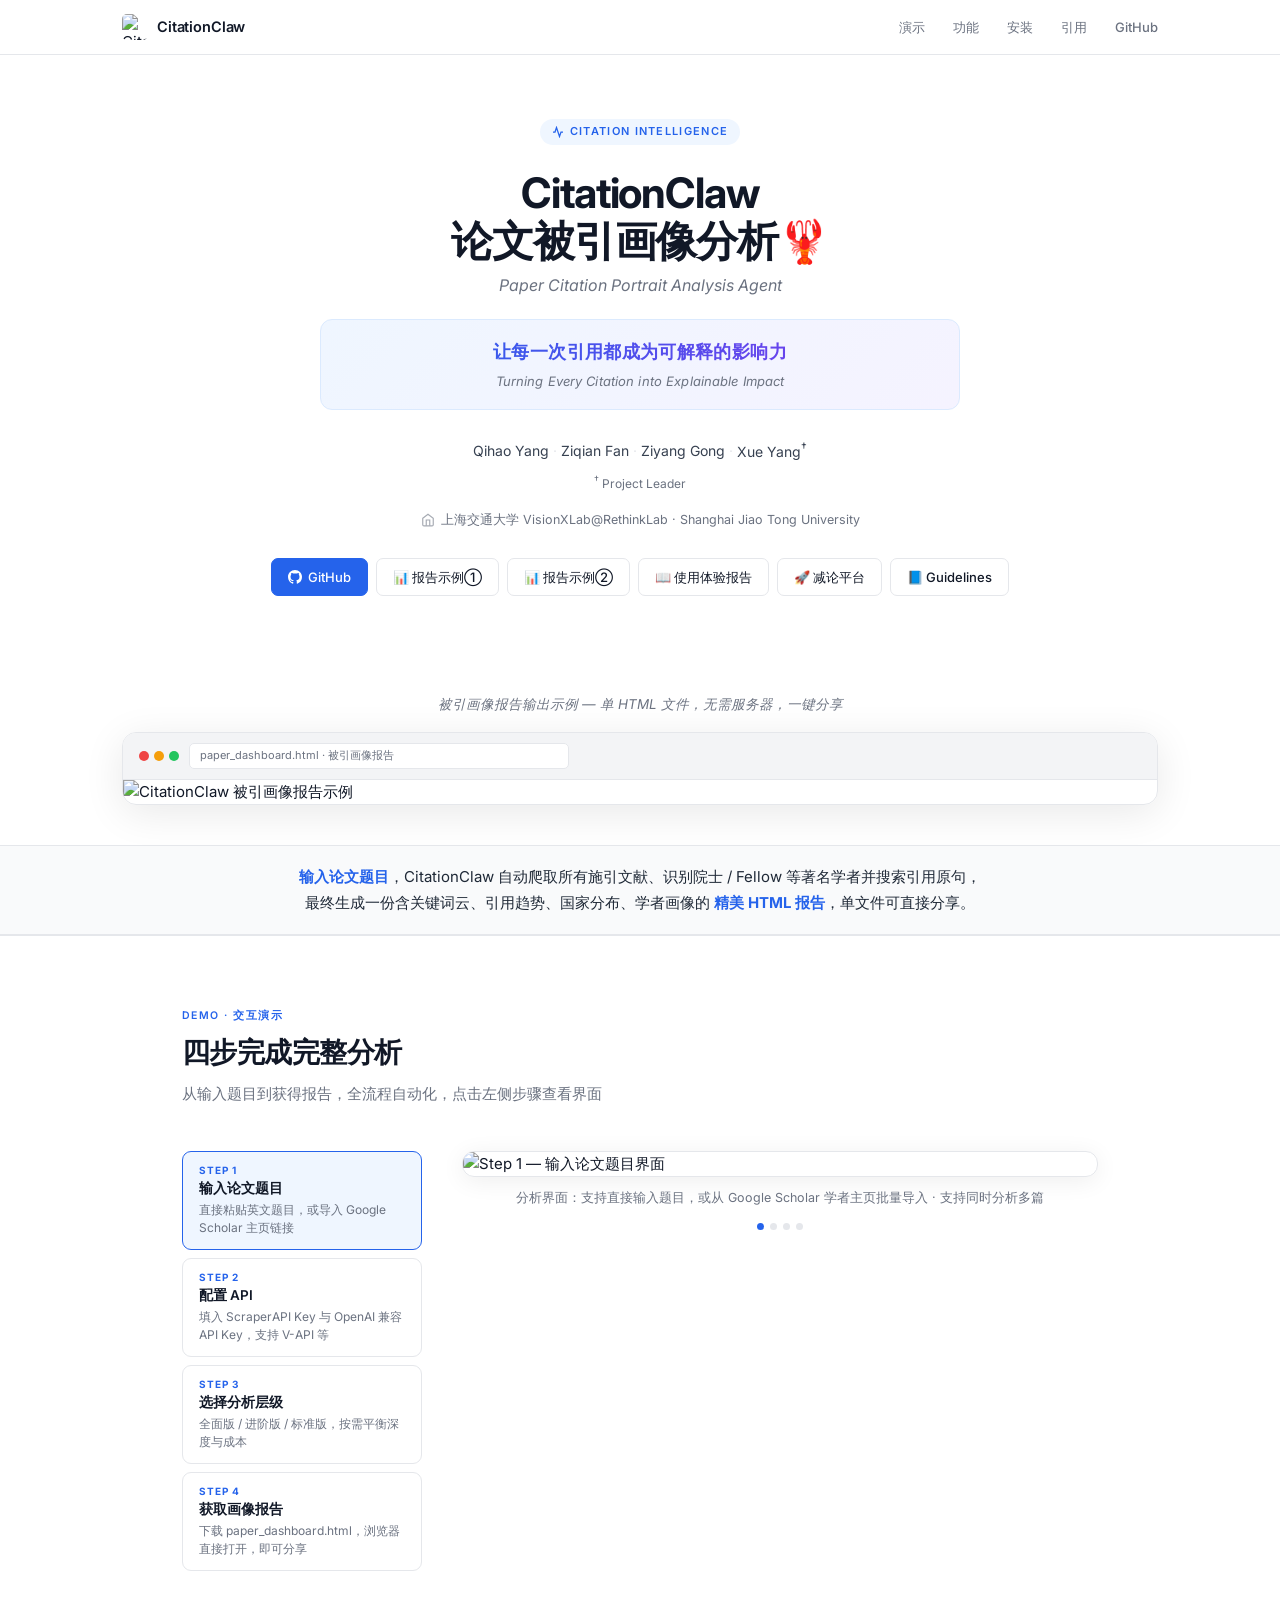
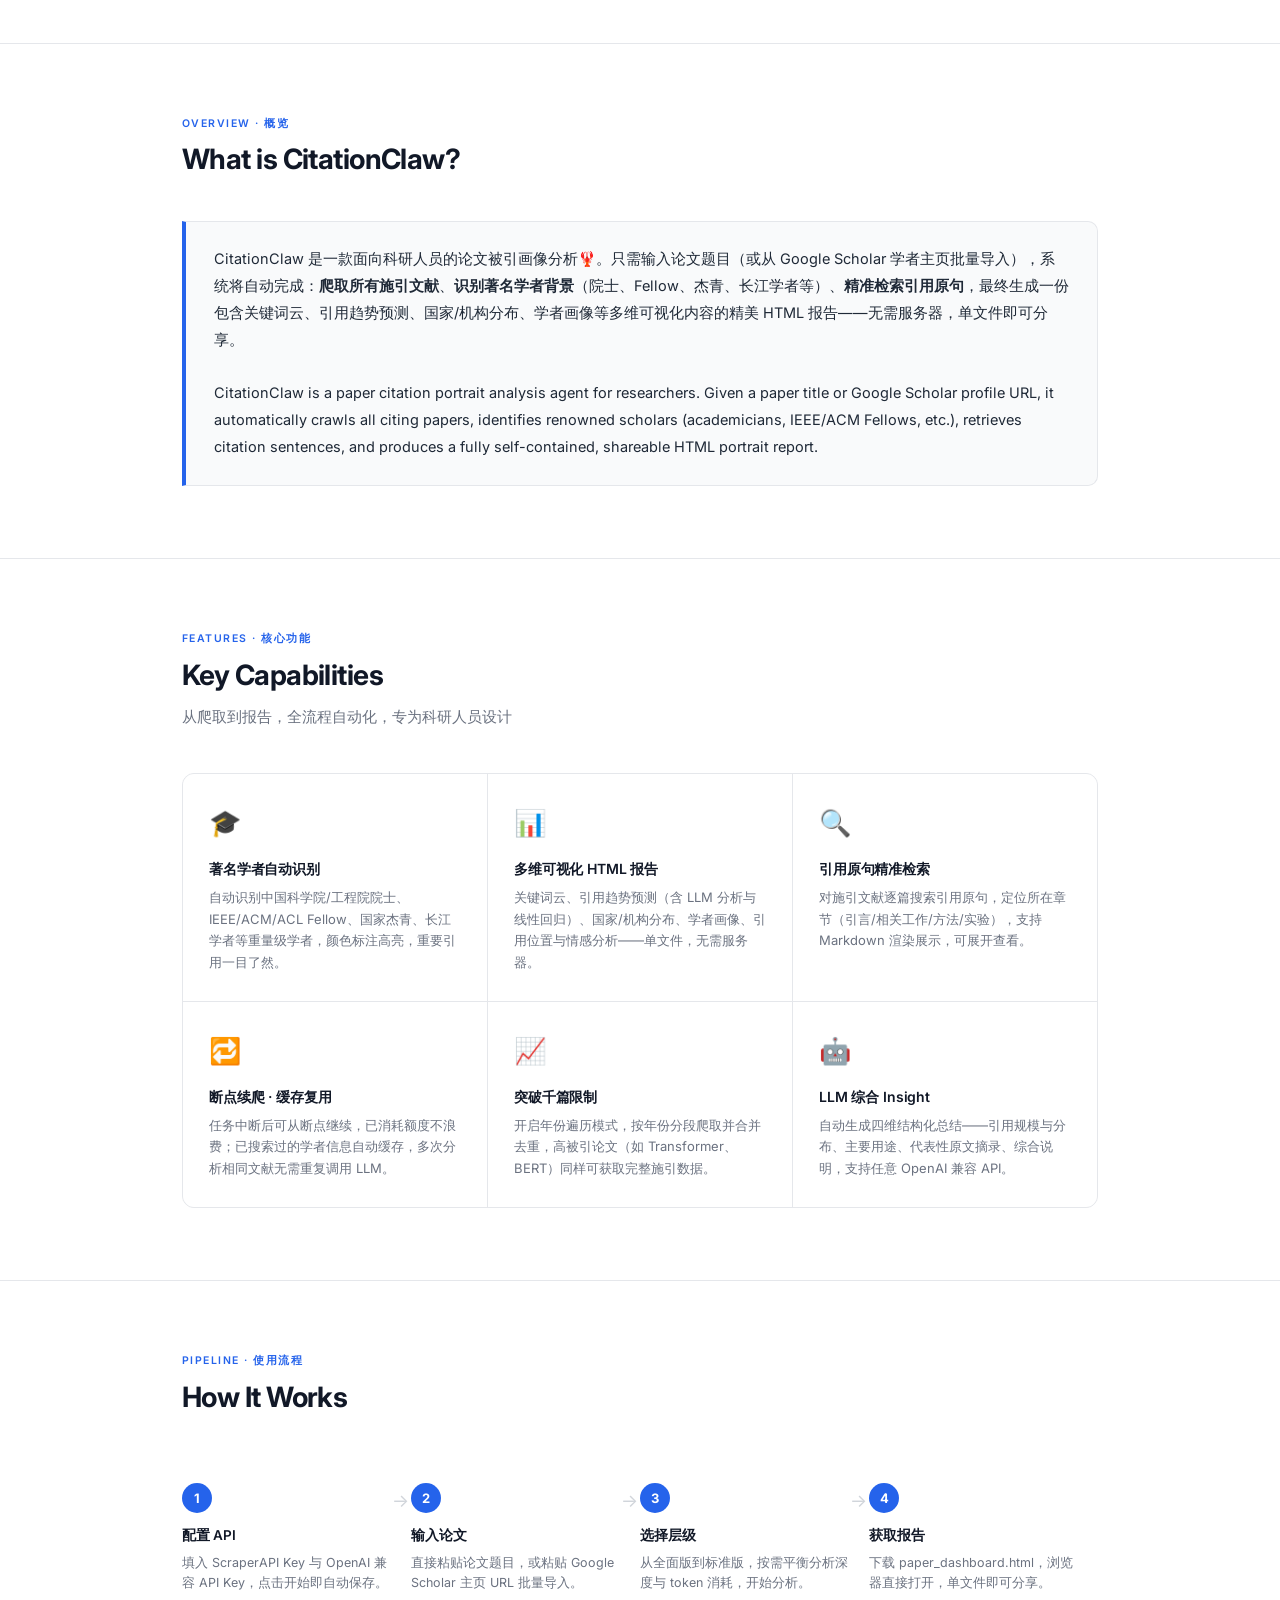
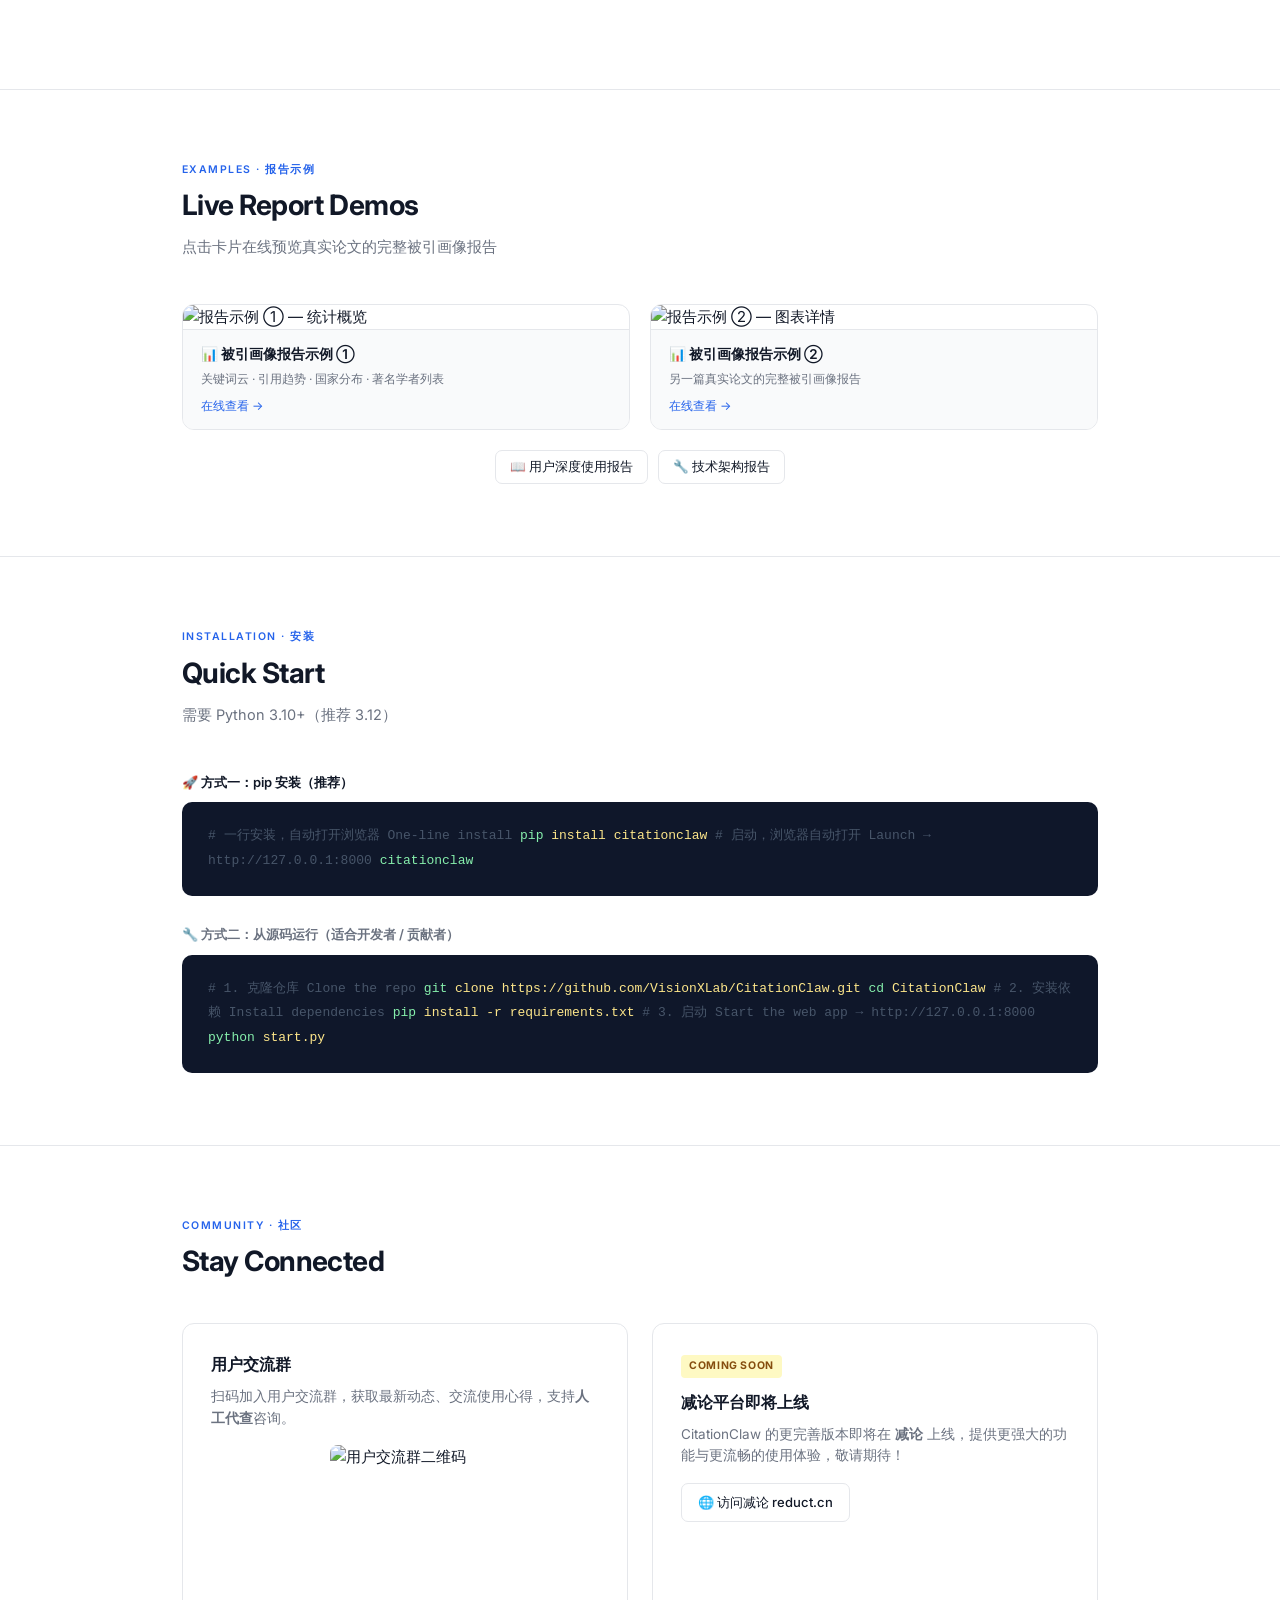
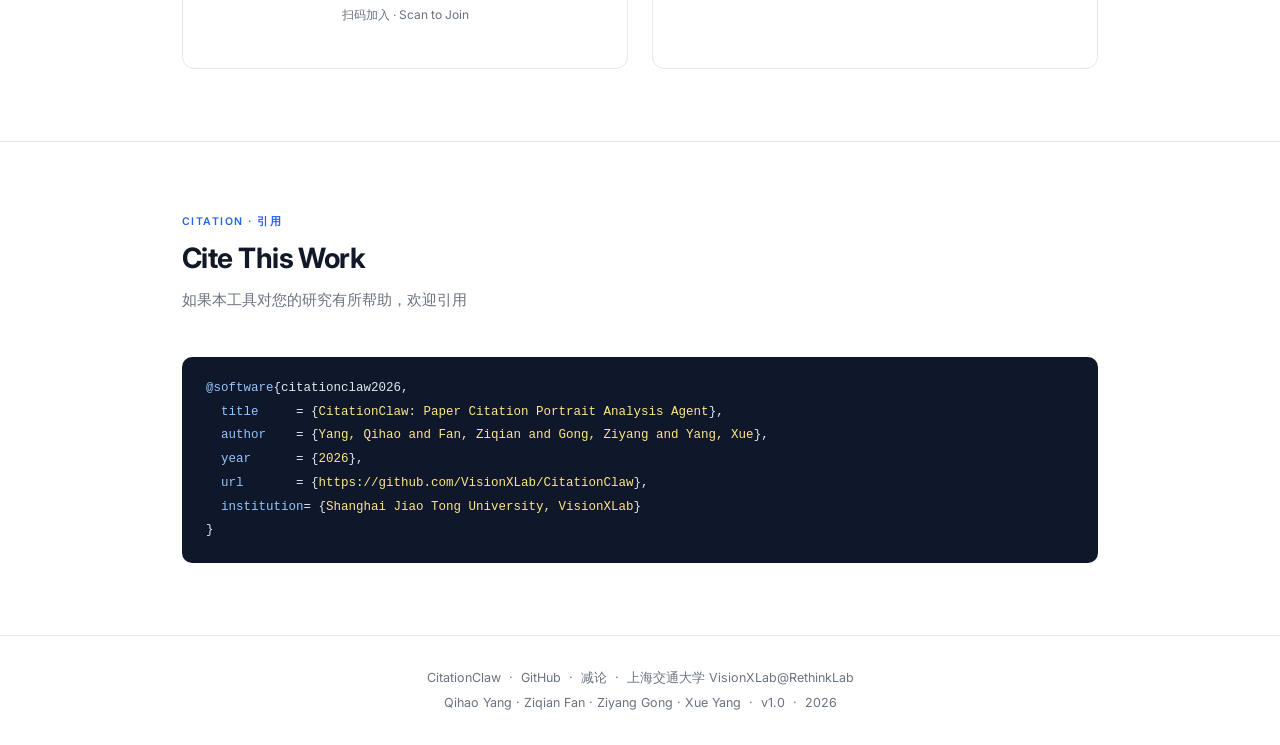
==== commit 1fbf13b7: "feat: add guidelines page, config guide button, and assistant prompt link" ====
--- a/docs/index.html
+++ b/docs/index.html
@@ -98,7 +98,32 @@
       color: var(--muted);
       font-weight: 400;
       font-style: italic;
-      margin-bottom: 24px;
+      margin-bottom: 20px;
+    }
+    .hero-slogan {
+      margin: 0 auto 28px;
+      max-width: 640px;
+      padding: 18px 28px;
+      border-radius: 12px;
+      background: linear-gradient(135deg, #eff6ff 0%, #f5f3ff 100%);
+      border: 1px solid #dbeafe;
+    }
+    .hero-slogan-zh {
+      font-size: 18px;
+      font-weight: 700;
+      letter-spacing: .02em;
+      color: var(--text);
+      margin-bottom: 4px;
+      background: linear-gradient(90deg, #2563eb, #7c3aed);
+      -webkit-background-clip: text;
+      -webkit-text-fill-color: transparent;
+      background-clip: text;
+    }
+    .hero-slogan-en {
+      font-size: 13px;
+      color: var(--muted);
+      font-style: italic;
+      letter-spacing: .01em;
     }
     /* authors */
     .hero-authors {
@@ -487,7 +512,7 @@
       <a href="#features">功能</a>
       <a href="#install">安装</a>
       <a href="#citation">引用</a>
-      <a href="https://github.com/VisionXLab/CitationAgent" target="_blank">GitHub</a>
+      <a href="https://github.com/VisionXLab/CitationClaw" target="_blank">GitHub</a>
     </div>
   </div>
 </nav>
@@ -502,12 +527,19 @@
   </div>
   <h1>CitationClaw<br>论文被引画像分析🦞</h1>
   <p class="hero-subtitle">Paper Citation Portrait Analysis Agent</p>
+
+  <div class="hero-slogan">
+    <div class="hero-slogan-zh">让每一次引用都成为可解释的影响力</div>
+    <div class="hero-slogan-en">Turning Every Citation into Explainable Impact</div>
+  </div>
 
   <div class="hero-authors">
     <span>Qihao Yang</span>
     <span class="sep">·</span>
     <span>Ziqian Fan</span>
     <span class="sep">·</span>
+    <span>Ziyang Gong</span>
+    <span class="sep">·</span>
     <span>Xue Yang<sup>†</sup></span>
   </div>
   <div style="font-size:12px;color:var(--muted);margin-bottom:16px"><sup>†</sup> Project Leader</div>
@@ -517,21 +549,24 @@
   </div>
 
   <div class="hero-buttons">
-    <a href="https://github.com/VisionXLab/CitationAgent" target="_blank" class="btn btn-primary">
+    <a href="https://github.com/VisionXLab/CitationClaw" target="_blank" class="btn btn-primary">
       <svg viewBox="0 0 16 16" fill="currentColor"><path d="M8 0C3.58 0 0 3.58 0 8c0 3.54 2.29 6.53 5.47 7.59.4.07.55-.17.55-.38 0-.19-.01-.82-.01-1.49-2.01.37-2.53-.49-2.69-.94-.09-.23-.48-.94-.82-1.13-.28-.15-.68-.52-.01-.53.63-.01 1.08.58 1.23.82.72 1.21 1.87.87 2.33.66.07-.52.28-.87.51-1.07-1.78-.2-3.64-.89-3.64-3.95 0-.87.31-1.59.82-2.15-.08-.2-.36-1.02.08-2.12 0 0 .67-.21 2.2.82.64-.18 1.32-.27 2-.27.68 0 1.36.09 2 .27 1.53-1.04 2.2-.82 2.2-.82.44 1.1.16 1.92.08 2.12.51.56.82 1.27.82 2.15 0 3.07-1.87 3.75-3.65 3.95.29.25.54.73.54 1.48 0 1.07-.01 1.93-.01 2.2 0 .21.15.46.55.38A8.013 8.013 0 0016 8c0-4.42-3.58-8-8-8z"/></svg>
       GitHub
     </a>
-    <a href="https://visionxlab.github.io/CitationAgent/demo1.html" target="_blank" class="btn btn-outline">
+    <a href="https://visionxlab.github.io/CitationClaw/demo1.html" target="_blank" class="btn btn-outline">
       📊 报告示例①
     </a>
-    <a href="https://visionxlab.github.io/CitationAgent/demo2.html" target="_blank" class="btn btn-outline">
+    <a href="https://visionxlab.github.io/CitationClaw/demo2.html" target="_blank" class="btn btn-outline">
       📊 报告示例②
     </a>
-    <a href="https://visionxlab.github.io/CitationAgent/use-report.html" target="_blank" class="btn btn-outline">
+    <a href="https://visionxlab.github.io/CitationClaw/use-report.html" target="_blank" class="btn btn-outline">
       📖 使用体验报告
     </a>
     <a href="https://www.reduct.cn/" target="_blank" class="btn btn-outline">
       🚀 减论平台
+    </a>
+    <a href="guidelines.html" class="btn btn-outline">
+      📘 Guidelines
     </a>
   </div>
 </div>
@@ -740,7 +775,7 @@
       <p class="section-desc">点击卡片在线预览真实论文的完整被引画像报告</p>
     </div>
     <div class="example-cards">
-      <a href="https://visionxlab.github.io/CitationAgent/demo1.html" target="_blank" class="example-card">
+      <a href="https://visionxlab.github.io/CitationClaw/demo1.html" target="_blank" class="example-card">
         <img src="assets/teaser.png" alt="报告示例 ① — 统计概览">
         <div class="example-card-body">
           <div class="example-card-title">📊 被引画像报告示例 ①</div>
@@ -748,7 +783,7 @@
           <div class="example-card-link">在线查看 →</div>
         </div>
       </a>
-      <a href="https://visionxlab.github.io/CitationAgent/demo2.html" target="_blank" class="example-card">
+      <a href="https://visionxlab.github.io/CitationClaw/demo2.html" target="_blank" class="example-card">
         <img src="assets/teaser-charts.png" alt="报告示例 ② — 图表详情">
         <div class="example-card-body">
           <div class="example-card-title">📊 被引画像报告示例 ②</div>
@@ -758,8 +793,8 @@
       </a>
     </div>
     <div style="display:flex;gap:10px;flex-wrap:wrap;margin-top:20px;justify-content:center">
-      <a href="https://visionxlab.github.io/CitationAgent/use-report.html" target="_blank" class="btn btn-outline btn-sm">📖 用户深度使用报告</a>
-      <a href="https://visionxlab.github.io/CitationAgent/technical-report.html" target="_blank" class="btn btn-outline btn-sm">🔧 技术架构报告</a>
+      <a href="https://visionxlab.github.io/CitationClaw/use-report.html" target="_blank" class="btn btn-outline btn-sm">📖 用户深度使用报告</a>
+      <a href="https://visionxlab.github.io/CitationClaw/technical-report.html" target="_blank" class="btn btn-outline btn-sm">🔧 技术架构报告</a>
     </div>
   </div>
 </section>
@@ -774,18 +809,32 @@
       <h2 class="section-title">Quick Start</h2>
       <p class="section-desc">需要 Python 3.10+（推荐 3.12）</p>
     </div>
+
+    <!-- 方式一：pip -->
+    <div style="margin-bottom:10px;font-size:13px;font-weight:600;color:var(--text)">
+      🚀 方式一：pip 安装（推荐）
+    </div>
+    <div class="code-block" style="margin-bottom:28px">
+<span class="cmt"># 一行安装，自动打开浏览器  One-line install</span>
+<span class="cmd">pip</span> <span class="arg">install citationclaw</span>
+
+<span class="cmt"># 启动，浏览器自动打开  Launch → http://127.0.0.1:8000</span>
+<span class="cmd">citationclaw</span></div>
+
+    <!-- 方式二：源码 -->
+    <div style="margin-bottom:10px;font-size:13px;font-weight:600;color:var(--muted)">
+      🔧 方式二：从源码运行（适合开发者 / 贡献者）
+    </div>
     <div class="code-block">
 <span class="cmt"># 1. 克隆仓库  Clone the repo</span>
-<span class="cmd">git</span> <span class="arg">clone https://github.com/VisionXLab/CitationAgent.git</span>
+<span class="cmd">git</span> <span class="arg">clone https://github.com/VisionXLab/CitationClaw.git</span>
 <span class="cmd">cd</span> <span class="arg">CitationClaw</span>
 
 <span class="cmt"># 2. 安装依赖  Install dependencies</span>
 <span class="cmd">pip</span> <span class="arg">install -r requirements.txt</span>
 
-<span class="cmt"># 3. 启动  Start the web app</span>
-<span class="cmd">python</span> <span class="arg">start.py</span>
-
-<span class="cmt"># 4. 浏览器访问  http://127.0.0.1:8000</span></div>
+<span class="cmt"># 3. 启动  Start the web app → http://127.0.0.1:8000</span>
+<span class="cmd">python</span> <span class="arg">start.py</span></div>
   </div>
 </section>
 
@@ -829,9 +878,9 @@
     </div>
     <div class="bibtex"><span class="bkey">@software</span>{citationclaw2026,
   <span class="bkey">title</span>     = {<span class="bval">CitationClaw: Paper Citation Portrait Analysis Agent</span>},
-  <span class="bkey">author</span>    = {<span class="bval">Yang, Qihao and Fan, Ziqian and Yang, Xue</span>},
+  <span class="bkey">author</span>    = {<span class="bval">Yang, Qihao and Fan, Ziqian and Gong, Ziyang and Yang, Xue</span>},
   <span class="bkey">year</span>      = {<span class="bval">2026</span>},
-  <span class="bkey">url</span>       = {<span class="bval">https://github.com/VisionXLab/CitationAgent</span>},
+  <span class="bkey">url</span>       = {<span class="bval">https://github.com/VisionXLab/CitationClaw</span>},
   <span class="bkey">institution</span>= {<span class="bval">Shanghai Jiao Tong University, VisionXLab</span>}
 }</div>
   </div>
@@ -843,11 +892,11 @@
 <footer>
   <p style="margin-bottom:5px">
     CitationClaw &nbsp;·&nbsp;
-    <a href="https://github.com/VisionXLab/CitationAgent" target="_blank">GitHub</a> &nbsp;·&nbsp;
+    <a href="https://github.com/VisionXLab/CitationClaw" target="_blank">GitHub</a> &nbsp;·&nbsp;
     <a href="https://www.reduct.cn/" target="_blank">减论</a> &nbsp;·&nbsp;
     上海交通大学 VisionXLab@RethinkLab
   </p>
-  <p>Qihao Yang · Ziqian Fan · Xue Yang &nbsp;·&nbsp; v1.0 &nbsp;·&nbsp; 2026</p>
+  <p>Qihao Yang · Ziqian Fan · Ziyang Gong · Xue Yang &nbsp;·&nbsp; v1.0 &nbsp;·&nbsp; 2026</p>
 </footer>
 
 <script>
